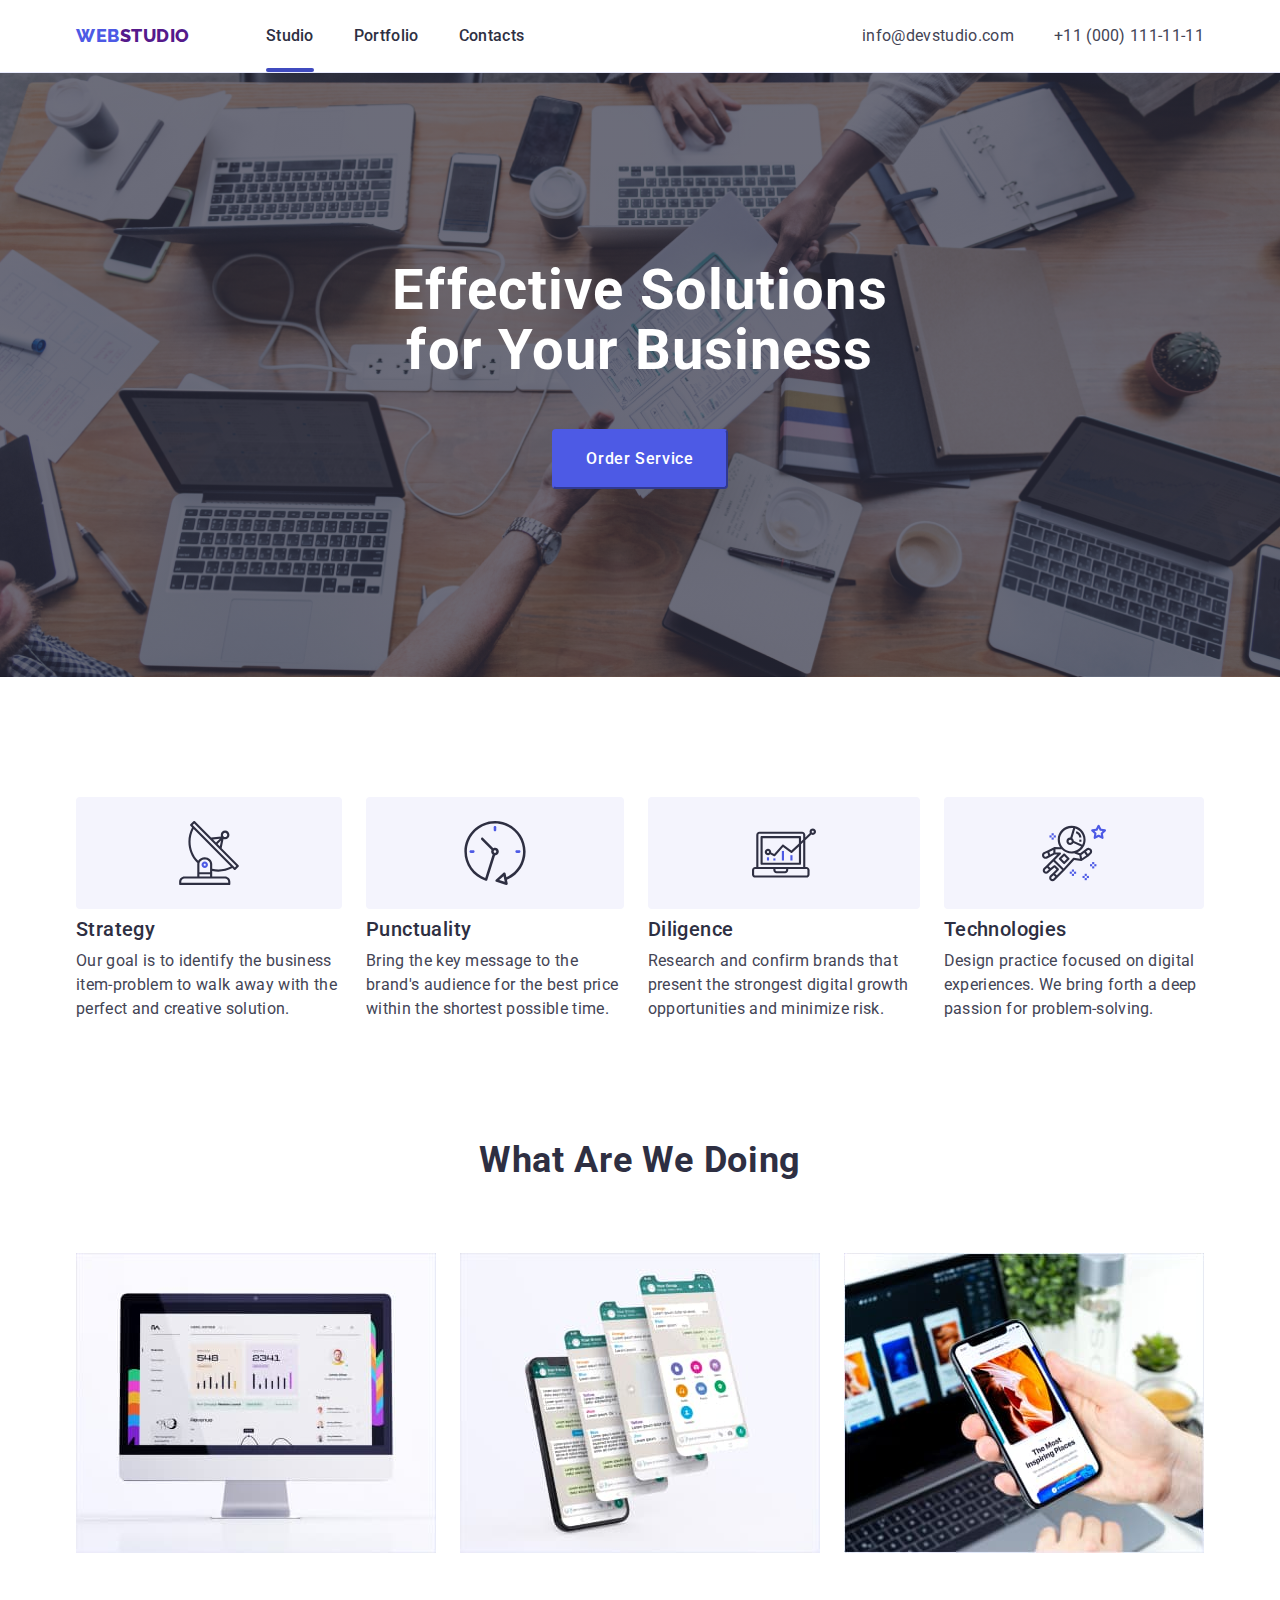
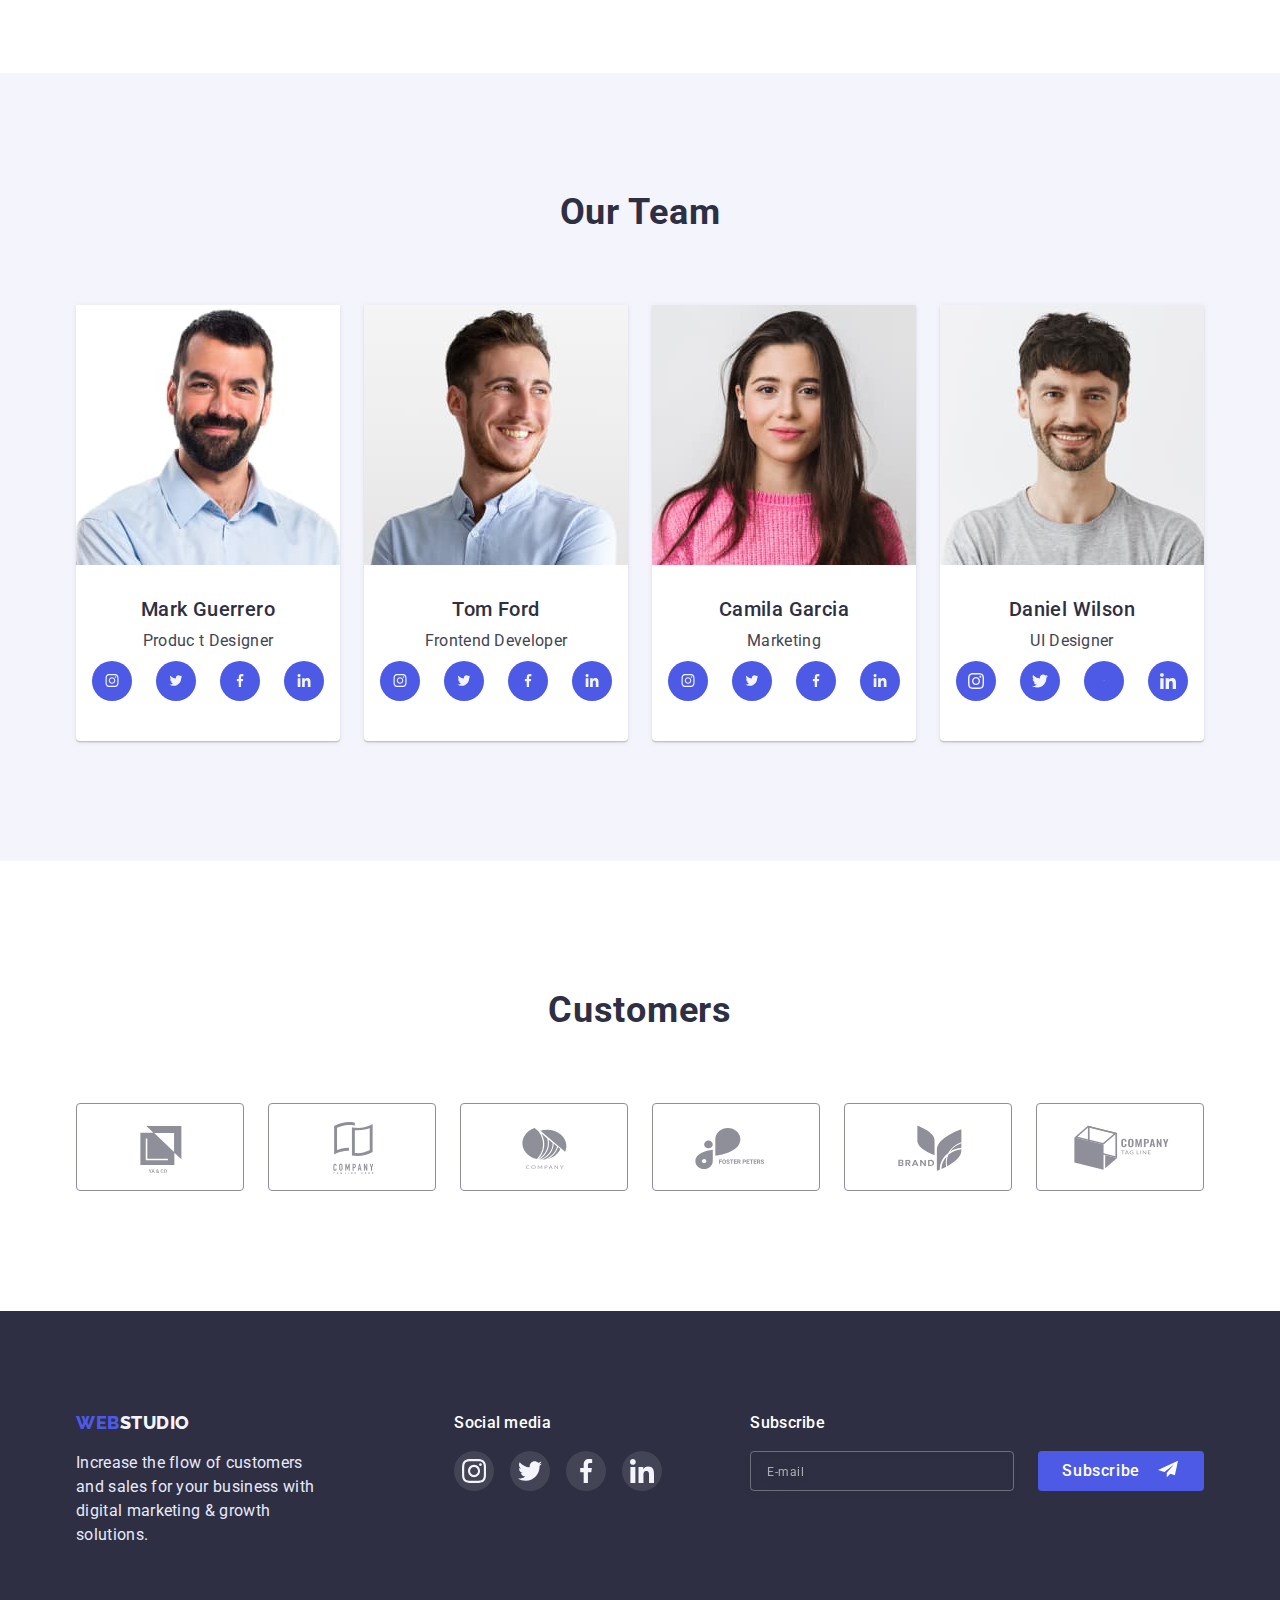
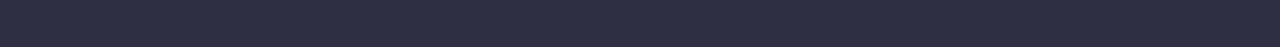
==== index.html @ 7c88ed71 "+" ====
<!DOCTYPE html>
<html lang="en">
<head>
    <meta charset="UTF-8">
    <meta http-equiv="X-UA-Compatible" content="IE=edge">
    <meta name="viewport" content="width=device-width, initial-scale=1.0">
    <title> Main Page</title>
    <link
    rel="stylesheet"
    href="https://cdnjs.cloudflare.com/ajax/libs/animate.css/4.1.1/animate.min.css"
  />
    <link rel="stylesheet" href="https://cdn.jsdelivr.net/npm/modern-normalize@1.1.0/modern-normalize.min.css">
    <link rel="stylesheet" href="./css/style.css">
     <link rel="preconnect" href="https://fonts.googleapis.com">
    <link rel="preconnect" href="https://fonts.gstatic.com" crossorigin>
    <link href="https://fonts.googleapis.com/css2?family=Raleway:wght@800&family=Roboto:wght@400;500;700;900&display=swap" rel="stylesheet">
</head>
<body>
    <header class="header">
        <div class="container">
            <a class="header-link link" href = ""> <span class="span">WEB</span>STUDIO</a>
        <nav class="header-nav">
            <ul class="header-nav-list">
                <li class="header-nav-item"><a class="header-nav-item-link link current " href = "./index.html">Studio</a></li>
                <li class="header-nav-item"><a class="header-nav-item-link link " href = "./portfolio.html">Portfolio</a></li>
                <li class="header-nav-item"><a class="header-nav-item-link link" href = "">Contacts</a></li>
             </ul>
        </nav> 
        <a class="header-adress link " href="" target="_blank" rel = "noopener noreferrer nofollow" class="header-">info@devstudio.com</a>    
        <a class="header-tel link" href="tel:+110001111111" class="header-">+11 (000) 111-11-11</a>
        </div>
    </header>

    <main >
        <section class="hero">
            <div class="container">
                <h1 class="hero-text">Effective Solutions
                    for Your Business</h1>
                    <button class="hero-button button" type="button" data-modal-open>Order Service</button>
            </div>
        </section>
            
        <section class="section">
            <div class="container">
                <ul class="section-list">
                    <li class="section-item">
                        <a href="" class="section-icon-link">
                            <svg class="section-icon" width="64" height="64">
                                <use href="./images/icon.svg#icon-antenna"></use>
                            </svg></a>
                        <h3 class="section-item-text">Strategy</h3>
                        <p class="section-item-parag">Our goal is to identify the business item-problem to walk away with the perfect and creative solution. </p>
                    </li>
                    <li class="section-item">
                        <a href="" class="section-icon-link">
                            <svg class="section-icon" width="64" height="64">
                                <use href="./images/icon.svg#icon-clock"></use>
                            </svg></a>
                        <h3 class="section-item-text">Punctuality</h3>
                        <p class="section-item-parag">Bring the key message to the brand's audience for the best price within the shortest possible time.</p></li>
                    <li class="section-item">
                        <a href="" class="section-icon-link">
                            <svg class="section-icon" width="64" height="64">
                                <use href="./images/icon.svg#icon-diagram"></use>
                            </svg></a>
                        <h3 class="section-item-text">Diligence</h3>
                        <p class="section-item-parag">Research and confirm brands that present the strongest digital growth opportunities and minimize risk.</p></li>
                    <li class="section-item">
                        <a href="" class="section-icon-link">
                            <svg class="section-icon" width="64" height="64">
                                <use href="./images/icon.svg#icon-astronaut"></use>
                            </svg></a>
                        <h3 class="section-item-text">Technologies</h3>
                        <p class="section-item-parag">Design practice focused on digital experiences. We bring forth a deep passion for problem-solving.</p></li>
                  </ul>
            </div>
        </section>

        <section class="sec">
          <div class="container">
            <h2 class="sec-text">What are we doing</h2>
          <ul class="sec-list">
            <li class="sec-item"><img src="./images1/img1.jpg" alt="Comp" width="360" height="300"/>
            </li>
            <li class="sec-item"><img src="./images1/img2.jpg" alt="doing" width="360" height="300"/>
            </li>
            <li class="sec-item"><img src="./images1/img3.jpg" alt="phone" width="360" height="300"/>
            </li>
          </ul>
          </div>
        </section>
        <section class="team">
            <div class="container team-container">
                <h2 class="team-text">Our Team</h2>
            <ul class="team-list">
                <li class="team-item">
                    <img src="./images1/img4.jpg" alt="Mark Guerrero" width="264" height="260" />
                    <div class="team-item-txt">
                        <h3 class="team-item-text">Mark Guerrero</h3>
                    <p class="team-item-paragraph">Produc t Designer</p>
                    <ul class="team-icon-list">
                        <li class="team-icon-item">
                            <a href="" class="team-icon-link">
                                <svg class="team-icon" width="16" height="13">
                                    <use href="./images/icon.svg#icon-instagram"></use>
                                </svg>
                            </a></li>
                        <li class="team-icon-item">
                            <a href="" class="team-icon-link">
                                <svg class="team-icon" width="16" height="13">
                                    <use href="./images/icon.svg#icon-twitter"></use>
                                </svg>
                            </a></li>
                        <li class="team-icon-item">
                            <a href="" class="team-icon-link" >
                                <svg class="team-icon" width="16" height="13">
                                    <use href="./images/icon.svg#icon-facebook"></use>
                                </svg>
                            </a></li>
                        <li class="team-icon-item">
                            <a href="" class="team-icon-link">
                                <svg class="team-icon" width="16" height="13">
                                    <use href="./images/icon.svg#icon-linkedin-1"></use>
                                </svg>
                            </a></li>
                    </ul>
                    </div>
                </li>
                <li class="team-item">
                    <img src="./images1/img5.jpg" alt="Tom Ford" width="264" height="260" />
                    <div class="team-item-txt">
                        <h3 class="team-item-text">Tom Ford</h3>
                    <p class="team-item-paragraph">Frontend  Developer</p>
                    <ul class="team-icon-list">
                        <li class="team-icon-item">
                            <a href="" class="team-icon-link">
                                <svg class="team-icon" width="16" height="13">
                                    <use href="./images/icon.svg#icon-instagram"></use>
                                </svg>
                            </a></li>
                        <li class="team-icon-item">
                            <a href="" class="team-icon-link">
                                <svg class="team-icon" width="16" height="13">
                                    <use href="./images/icon.svg#icon-twitter"></use>
                                </svg>
                            </a></li>
                        <li class="team-icon-item">
                            <a href="" class="team-icon-link" >
                                <svg class="team-icon" width="16" height="13">
                                    <use href="./images/icon.svg#icon-facebook"></use>
                                </svg>
                            </a></li>
                        <li class="team-icon-item">
                            <a href="" class="team-icon-link">
                                <svg class="team-icon" width="16" height="13">
                                    <use href="./images/icon.svg#icon-linkedin-1"></use>
                                </svg>
                            </a></li>
                    </ul>
                    </div>
                </li>
                <li class="team-item">
                    <img src="./images1/img6.jpg" alt="Camila Garcia" width="264" height="260" />
                    <div class="team-item-txt">
                        <h3 class="team-item-text">Camila Garcia</h3>
                    <p class="team-item-paragraph" >Marketing</p>
                    <ul class="team-icon-list">
                        <li class="team-icon-item">
                            <a href="" class="team-icon-link">
                                <svg class="team-icon" width="16" height="13">
                                    <use href="./images/icon.svg#icon-instagram"></use>
                                </svg>
                            </a></li>
                        <li class="team-icon-item">
                            <a href="" class="team-icon-link">
                                <svg class="team-icon" width="16" height="13">
                                    <use href="./images/icon.svg#icon-twitter"></use>
                                </svg>
                            </a></li>
                        <li class="team-icon-item">
                            <a href="" class="team-icon-link" >
                                <svg class="team-icon" width="16" height="13">
                                    <use href="./images/icon.svg#icon-facebook"></use>
                                </svg>
                            </a></li>
                        <li class="team-icon-item">
                            <a href="" class="team-icon-link">
                                <svg class="team-icon" width="16" height="13">
                                    <use href="./images/icon.svg#icon-linkedin-1"></use>
                                </svg>
                            </a></li>
                    </ul>
                    </div>
                </li>
                <li class="team-item">
                    <img src="./images1/img7.jpg" alt="Daniel Wilson" width="264" height="260" />
                    <div class="team-item-txt">
                        <h3 class="team-item-text">Daniel Wilson</h3>
                    <p class="team-item-paragraph">UI Designer</p>
                    <ul class="team-icon-list">
                        <li class="team-icon-item">
                            <a href="" class="team-icon-link">
                                <svg class="team-icon" width="16" height="16">
                                    <use href="./images/icon.svg#icon-instagram"></use>
                                </svg>
                            </a></li>
                        <li class="team-icon-item">
                            <a href="" class="team-icon-link">
                                <svg class="team-icon" width="16" height="16">
                                    <use href="./images/icon.svg#icon-twitter"></use>
                                </svg>
                            </a></li>
                        <li class="team-icon-item">
                            <a href="" class="team-icon-link" >
                                <svg class="team-icon" width="16" height="1">
                                    <use href="./images/icon.svg#icon-facebook"></use>
                                </svg>
                            </a></li>
                        <li class="team-icon-item">
                            <a href="" class="team-icon-link">
                                <svg class="team-icon" width="16" height="16">
                                    <use href="./images/icon.svg#icon-linkedin-1"></use>
                                </svg>
                            </a></li>
                    </ul>
                    </div>
                </li>
            </ul>
            </div>
        </section>
        <section class="cust">
            <div class="container">
                <h2 class="cust-text">customers</h2>
                <ul class="cust-list">
                    <li class="cust-item">
                        <a href="" class="cust-link">
                            <svg class="cust-icon" width="104" height="56">
                                <use href="./images/icon.svg#icon-Logo1"></use>
                            </svg>
                        </a></li>
                    <li class="cust-item">
                        <a href="" class="cust-link">
                            <svg class="cust-icon" width="104" height="56">
                                <use href="./images/icon.svg#icon-Logo2"></use>
                            </svg>
                        </a></li>
                    <li class="cust-item">
                        <a href="" class="cust-link">
                            <svg class="cust-icon" width="104" height="56">
                                <use href="./images/icon.svg#icon-Logo3"></use>
                            </svg>
                        </a></li>
                    <li class="cust-item">
                        <a href="" class="cust-link">
                            <svg class="cust-icon" width="104" height="56">
                                <use href="./images/icon.svg#icon-Logo4"></use>
                            </svg>
                        </a></li>
                    <li class="cust-item">
                        <a href="" class="cust-link">
                            <svg class="cust-icon" width="104" height="56">
                                <use href="./images/icon.svg#icon-Logo5"></use>
                            </svg>
                        </a></li>
                    <li class="cust-item">
                        <a href="" class="cust-link">
                            <svg class="cust-icon" width="104" height="56">
                                <use href="./images/icon.svg#icon-Logo6"></use>
                            </svg>
                        </a></li>
                </ul>

            </div>
        </section>
    </main>
    <footer class="footer">
        <div class="container"> 
           <div class="footer-right">
            <a class="footer-link link" href = ""> <span class="span">WEB</span>STUDIO</a>
            <p class="footer-text">Increase the flow of customers and sales for your business with digital marketing & growth solutions.</p>
           </div>
            <div class="footer-i">
                <h3 class="footer-txt">Social media</h3>
                <ul class="footer-list">
                    <li class="footer-item">
                        <a href="" class="footer-icon-link">
                            <svg class="footer-icon" width="24" height="24">
                                <use href="./images/icon.svg#icon-instagram"></use>
                            </svg>
                        </a></li>
                    <li class="footer-item">
                        <a href="" class="footer-icon-link">
                            <svg class="footer-icon" width="24" height="24">
                                <use href="./images/icon.svg#icon-twitter"></use>
                            </svg>
                        </a></li>
                    <li class="footer-item">
                        <a href="" class="footer-icon-link" >
                            <svg class="footer-icon" width="24" height="24">
                                <use href="./images/icon.svg#icon-facebook"></use>
                            </svg>
                        </a></li>
                    <li class="footer-item">
                        <a href="" class="footer-icon-link">
                            <svg class="footer-icon" width="24" height="24">
                                <use href="./images/icon.svg#icon-linkedin-1"></use>
                            </svg>
                        </a></li>
                </ul>
            </div>
            <div class="footer-sub">
                <p class="footer-txt">Subscribe</p>
                <form class="footer-form">
                <input type="email" name="user_email" class="footer-input" 
                        placeholder="E-mail" required/>
                <button type="button" class="footer-input-button">
                    Subscribe
                <a href="" class="footer-input-icon">
                    <svg class='f-i-icon' width="24" height="20">
                        <use href="./images/icon.svg#icon-Frame"></use>
                    </svg>
                </a></button>
            </form>
            </div>
       </div>
        
    </footer>
    <div class="backdrop is-hidden" data-modal>
        <div class="modal">
            <button type="button" class="modal-close" data-modal-close>
                <svg class="modal-icon" width="8" height="8">
                    <use href="./images/icon.svg#icon-close-black"></use>
                </svg>
            </button>
            <form class="modal-form">
                <p class="modal-txt">Leave your contacts and we will call you back</p>

                <label class="modal-label">
                    <span class="modal-span">Name</span>
                    
                    <span class="modal-input-icon">
                        <input type="text"
                        name="user_name"
                        class="modal-input"
                        required
                        pattern="[a-zA-Zа-яА-Я]+"
                        minlength="2"/>
                        <span class="input-icon">
                            <svg class="input-icon-i" width="12" height="12">
                                <use href="./images/icon.svg#icon-person"></use>
                            </svg>
                    </span>
                    </span>
                </label>

                <label class="modal-label">
                    <span class="modal-span">Phone</span>
                    
                    <span class="modal-input-icon">
                        <input type="tel" name="user_tel"class="modal-input" required
                        pattern="[0-9]{3}-[0-9]{3}-[0-9]{2}-[0-9]{2}"
                        title="xxx-xxx-xx-xx"/>
                        <span class="input-icon">
                            <svg class="input-icon-i" width="12" height="12">
                                <use href="./images/icon.svg#icon-phone"></use>
                            </svg>
                        </span>
                    </span>

                </label>
                <label class="modal-label">
                    <span class="modal-span">Email</span>
                    
                    <span class="modal-input-icon">
                        <input type="email" name="user_email" class="modal-input" required/>
                        <span class="input-icon">
                            <svg class="input-icon-i" width="12" height="12" >
                                <use href="./images/icon.svg#icon-email"></use>
                            </svg>
                        </span>
                    </span>
                </label>

                <label class="modal-label">
                    <span class="modal-span">Comment</span>
                    <textarea name="user_comment"
                    class="modal-textarea"
                     placeholder="Text input" ></textarea>
                </label>
                <input id="user-policy" type="checkbox" name="user-policy" class="modal-check visually-hidden" />
                <label for="user-policy" class="modal-policy">
                    I accept the terms and conditions of the&nbsp; <a href="" class="link-policy">Privacy Policy</a>
                </label>
                <button type="submit" class="modal-submit">Send</button>
            </form>
        </div>
    </div>
    <script src="./js/modal.js"></script>
</body>
</html>
---- css/style.css ----
p, h1, h2, h3, h4{margin: 0;}
ul, ol{margin: 0;
padding-left: 0;}
img{display: block;}






:root{
    --main-font:'Roboto',sans-serif;
    --main-color: #2e2f42;
    --header-ad:#434455;
    --span-color:#4D5AE5;
    --white-color:#FFFFFF;
    --bg-color:#F4F4FD;
    --footer-color:#E7E9FC;
    --color-focus:red;
    --icon-cust:#8E8F99;
    --footer-icon: #31D0AA;
    --cur-color:#404BBF;
--focus-transition:250ms cubic-bezier(0.4, 0, 0.2, 1);
    --bg-hero-gradient:linear-gradient(
    rgba(46, 47, 66, 0.7),
    rgba(46, 47, 66, 0.7));
    }
    
    

    
/* CONTAINER */
.container{width: 1158px;
    padding-left: 15px;
    padding-right: 15px;
    outline: 1px solid none;
    margin: 0 auto;

}



    /* INDEX  HEADER */
    .header {padding-top: 24px;
        padding-bottom: 24px;
        border-bottom: 1px solid #E7E9FC;
    }
    .header-link {font-family: 'Raleway';
        font-weight: 800;
        font-size: 18px;
        line-height: 1.33;
        display: flex;
        align-items: center;
        letter-spacing: 0.03em;
        text-transform: uppercase;
    margin-right: 76px;}


    .link {text-decoration: none;
        list-style: none;}
    
    .span{color:var(--span-color);}

    .header-nav {
        margin-right: auto;
    }
    .header-nav-list {list-style: none; 
    display: flex;
    align-items: center;
    gap: 40px;
}

.header > .container{
    display: flex;
    align-items: center;
}

    .header-nav-item {
    }

    .header-nav-item-link:focus, .header-nav-item-link:hover {
        color:var(--span-color); }
    
     .header-nav-item-link{font-weight: 500;
        font-size: 16px;
        line-height: 1.5;
        letter-spacing: 0.02em;  
        color:var(--main-color);
        position: relative;
        transition: color var(--focus-transition);
    }

    .header-nav-item-link.current::after{
        content: '';
        position: absolute;
        width: 100%;
        height: 4px;
        left: 0;
        background: var(--cur-color);
        border-radius: 2px;
        top: 42px;
    
    }

    .header-adress {font-size: 16px;
        line-height: 1.5;
        letter-spacing: 0.02em;
        color: var(--header-ad);
        margin-right: 40px;
        transition: color var(--focus-transition);}

    .header-adress:hover, .header-adress:focus{  
            color:var(--span-color);}

    .header-tel:hover, .header-tel:focus {
            color:var(--span-color);}
    
    .header-tel {font-size: 16px;
        line-height: 1.5;
        letter-spacing: 0.02em;
        color: var(--header-ad);
        transition: color var(--focus-transition);}

    body{font-family:var(--main-font) ;
        color: var(--main-color);}

/* SEACTIONS */

    .hero {
    padding-top: 188px;
    padding-bottom: 188px;
    background-image:var(--bg-hero-gradient),
     url(../images/herobg.jpg);
     background-repeat: no-repeat;
     background-position:center;
     background-size: cover;
}
    .hero-text {font-weight: 700;
        font-size: 56px;
        line-height: 1.07;
        text-align: center;
        letter-spacing: 0.02em;
        color: var(--white-color);
    max-width : 500px;
    margin: 0 auto 48px;

}
    
    .hero-button {font-family: inherit;
        font-weight: 500;
        font-size: 16px;
        line-height: 1.5;
        align-items: center;
        letter-spacing: 0.04em;
        cursor: pointer;
        color: var(--white-color);
        background: var(--span-color);
        border-color: var(--span-color);
        padding: 16px 32px;
        min-width: 169px ;

     display: block;
     margin: 0 auto;
     border-radius: 4px;
     transition: box-shadow var(--focus-transition);;
    }

.hero-button:focus, .hero-button:hover{box-shadow: 0px 4px 4px rgba(0, 0, 0, 0.15); }

    .section {
        padding-top: 120px;
        padding-bottom: 120px;
    }

    .section-list {list-style: none; 
    display: flex;
    gap: 24px;}

    .section-item {width: calc((100%-60px)/4); }
    /* ICON */
    .section-icon-link{width: 100%;
        height: 112px;
        background-color: var(--bg-color);
        border-radius: 4px;
        display: flex;
        align-items: center;
        justify-content: center;
    margin-bottom: 8px;}
    
    .section-item-text {font-weight: 500;
        font-size: 20px;
        line-height: 1.2;
        letter-spacing: 0.02em;
        color: var(--main-color);
    margin-bottom: 8px;}

    .section-item-parag
     {  font-size: 16px;
        line-height: 1.5;
        letter-spacing: 0.02em;
        color: var(--header-ad);}

    .sec {
        padding-bottom: 120px; }

    .sec-text {font-weight: 700;
        font-size: 36px;
        line-height: 1.11;
        text-align: center;
        letter-spacing: 0.02em;
        text-transform: capitalize;
        color: var(--main-color);
    
    margin-bottom: 72px;}

    .sec-list {list-style: none;
        display: flex;
        gap: 24px;
    }

    .sec-item { width: calc((100%-60px)/3);}

    .team {padding-top: 120px;
        padding-bottom: 120px;
    background-color: var(--bg-color);}

    .team-text {font-weight: 700;
        font-size: 36px;
        line-height: 1.11;
        text-align: center;
        letter-spacing: 0.02em;
        text-transform: capitalize;
        color: var(--main-color);
        margin-bottom: 72px;}

    .team-list {list-style: none;
    display: flex;
    gap: 24px;}

    .team-item {width: 264px;
        background: #FFFFFF;
        box-shadow: 0px 1px 6px rgba(46, 47, 66, 0.08), 0px 1px 1px rgba(46, 47, 66, 0.16), 0px 2px 1px rgba(46, 47, 66, 0.08);
        border-radius: 0px 0px 4px 4px;}


    .team-item-txt{padding-top: 32px;
        padding-bottom: 32px;
    margin-bottom: 8px; }

    .team-item-text {font-weight: 500;
        font-size: 20px;
        line-height: 1.2;
        letter-spacing: 0.02em;
        color: var(--main-color);
    margin-bottom: 8px;
    text-align: center;
    }

    .team-item-paragraph {
        font-size: 16px;
        line-height: 1.5;
        letter-spacing: 0.02em;
        color: var(--header-ad);
        text-align: center;
    margin-bottom: 8px;}


    /* ICON */
    .team-icon-list {list-style: none;
        display: flex;
        justify-content: center;
        gap:24px;
    }
    .team-icon-item {width: 40px;
        height: 40px;
        
    }
    .team-icon-link {width: 100%;
        height: 100%;
        background-color: var(--span-color);
        display: flex;
        align-items: center;
        justify-content: center;
        border-radius: 50%;
        transition: background-color var(--focus-transition);
    }
    .team-icon{
    }

   .team-icon-link:focus, .team-icon-link:hover{background-color:var(--cur-color);}

/* CUSTOMERS */
.cust {padding-top: 130px; ;
    padding-bottom:120px ;
}
.cust-text {font-weight: 700;
    font-size: 36px;
    line-height:1.11;
    text-align: center;
    letter-spacing: 0.02em;
    text-transform: capitalize;
    color: var(--main-color);
    margin-bottom: 72px;
}
.cust-list {list-style: none;
    display: flex;
    justify-content: center;
    gap:24px;
}
.cust-item {width: 168px;
    height: 88px;
}
.cust-link {width: 100%;
    height: 100%;
    background-color: var(--white-color);
    display: flex;
    align-items: center;
    justify-content: center;
    border: 1px solid #8E8F99;
    border-radius: 4px;
    transition: fill 250ms cubic-bezier(0.4, 0, 0.2, 1), border-color 250ms cubic-bezier(0.4, 0, 0.2, 1) ;
}

.cust-icon{fill:var(--icon-cust);
    transition: fill var(--focus-transition);
  }
.cust-link:hover{ border-color: var(--span-color);
fill:var(--span-color);}
.cust-link:focus{ border-color:var(--span-color);
    fill:var(--span-color);}
.cust-link:hover .cust-icon{fill:var(--span-color);}
.cust-link:focus .cust-icon{fill: var(--span-color);}

                
               /* FOOTER */
    .footer {background: var(--main-color);
             padding-top: 100px;
             padding-bottom: 100px;
            display: flex;}
    .footer>.container{display: flex;}

    .footer-link{font-family: 'Raleway';
        font-weight: 800;
        font-size: 18px;
        line-height: 1.33;
        display: flex;
        align-items: center;
        letter-spacing: 0.03em;
        text-transform: uppercase;
        color:var(--bg-color);
        margin-bottom: 16px;}
         
    .span{color:var(--span-color) ;}

    .footer-text {font-size: 16px;
        line-height: 1.5;
        letter-spacing: 0.02em;
        color:var(--footer-color);
        max-width: 264px; }


/* FOOTER ICON */
.footer-i{margin-left: 120px;}
.footer-txt {
    font-weight: 500;
    font-size: 16px;
    line-height: 1.5;
    letter-spacing: 0.02em;
    color: var(--white-color);
    margin-bottom: 16px;
    
}

.footer-list {list-style: none;
    display: flex;
    justify-content: center;
    gap:16px;
}
.footer-item {width: 40px;
    height: 40px;
}
.footer-icon-link {width: 100%;
    height: 100%;
    background:linear-gradient(rgba(255, 255, 255, 0.1));
    border-radius: 50%;
    display: flex;
    align-items: center;
    justify-content: center;
    background: rgba(255, 255, 255, 0.1);
    transition: background var(--focus-transition);
}

.footer-icon-link:hover{ background: var(--footer-icon);}
.footer-icon-link:focus{ background: var(--footer-icon);}

.footer-icon {fill: var(--white-color);}
.footer-right{}

.footer-sub{margin-left: 88px;

}

.footer-form{
    display: flex;
    gap: 24px;
}
.footer-input{width: 264px;
    height: 40px;
    left: 0px;
    background-color: transparent;
    border: 1px solid rgba(255, 255, 255, 0.3);
    filter: drop-shadow(0px 4px 4px rgba(0, 0, 0, 0.15));
    border-radius: 4px;
    padding-left: 16px;
    align-items: center;
    color: var(--white-color);
    transition: border-color var(--focus-transition);}

.footer-input::placeholder
{font-size: 12px;
    line-height: 2;
    display: flex;
    align-items: center;
    letter-spacing: 0.04em;
    
    color: rgba(255, 255, 255, 0.6);}
.footer-input-button{display: flex;
    justify-content: center;
    align-items: center;
    flex-direction: row;
padding: 8px 24px;
gap: 16px;

background: #4D5AE5;
border-radius: 4px;
border: #4D5AE5;
font-weight: 500;
font-size: 16px;
line-height: 1.5;
display: flex;
align-items: center;
text-align: center;
letter-spacing: 0.04em;
font-family: inherit;
color: #FFFFFF;
cursor: pointer;
transition: box-shadow var(--focus-transition);
}
.footer-input-icon:focus{
    box-shadow: 0px 4px 4px rgba(0, 0, 0, 0.15); 
}
.footer-input-icon{
    width: 24px;
    height: 24px;
}

/* ==================BACKGROUP */

.backdrop {position: fixed;
    width: 100%;
    height: 100%;
    top: 0;
    left: 0;
    background: rgba(46, 47, 66, 0.4);
    transition: opacity 250ms cubic-bezier(0.4, 0, 0.2, 1),
    visibility 250ms cubic-bezier(0.4, 0, 0.2, 1);
}
.is-hidden{
    opacity: 0;
    visibility: hidden;
    pointer-events: none;
}

.modal {position: absolute;
    width: 408px;
    min-height: 576px;
    top: 50%;
    left: 50%;    
    transform: translate(-50%,-50%);
    background: #FCFCFC;
    box-shadow: 0px 1px 1px rgba(0, 0, 0, 0.14), 0px 1px 3px rgba(0, 0, 0, 0.12), 0px 2px 1px rgba(0, 0, 0, 0.2);
    border-radius: 4px;
    transform: translate(-50%, -50%) scale(1);
    transition: transform 250ms cubic-bezier(0.4, 0, 0.2, 1);

    padding: 72px 24px 24px 24px;
}

.backdrop.is-hidden .modal{
    transform: translate(-50%, -50%) scale(0);
}
.modal-close {
    width: 24px;
    height: 24px;
    border-radius: 50%;
    display: flex;
    align-items: center;
    justify-content: center;
    cursor: pointer;
    position: absolute;
    right: 24px;
    top: 24px;
    border: 1px solid rgba(0, 0, 0, 0.1);
    padding: 0;
    transition: border var(--focus-transition) ;

}

.modal-close:hover .modal-icon,
.modal-close:focus .modal-icon{
    fill:var(--white-color);
}
.modal-close:focus,
.modal-close:hover{background-color:var(--span-color);}

.modal-icon {
    transition:fill var(--focus-transition);
}

/* =====================MODAL FORM========================== */

.modal-form {display: flex;
    flex-direction: column;
}
.modal-txt{
    /* position: absolute;
width: 360px;
height: 24px;
font-family: 'Roboto';
font-style: normal;
font-weight: 500;
font-size: 16px;
line-height: 1.5;
text-align: center;
letter-spacing: 0.02em;
color: #2E2F42; */

}
.modal-label {margin-bottom: 8px;
}
.modal-span {
    display: block;
    font-size: 12px;
    line-height: 1.33;
    letter-spacing: 0.04em;
    color: #8E8F99;
   margin-bottom: 4px;
    
}
.modal-input {width: 100%;
height: 40px;
left: 0px;
border: 1px solid rgba(33, 33, 33, 0.2);
border-radius: 4px;
padding-left: 38px;
color: #000;
transition: border-color var(--focus-transition);
}

.modal-input:focus{
    outline: none;
    border-color:  #4D5AE5;
}
.modal-input-icon{
    position: relative;
    display: block;
}

.input-icon{
    position: absolute;
    display: block ;
    width: 18px;
    height: 18px;
    top: 50%;
    left: 19px;
    transform: translateY(-50%);


    /* background:linear-gradient(rgba(255, 255, 255, 0.1));
    background: rgba(255, 255, 255, 0.1);
    transition: background 250ms cubic-bezier(0.4, 0, 0.2, 1); */
}

.input-icon-i{
    width: 100%;
    height: 100%;
    fill:#2E2F42;
}
.modal-txt{display: block;
    align-items: center;
    font-weight: 500;
font-size: 16px;
line-height: 1.5;
text-align: center;
letter-spacing: 0.02em;
color: #2E2F42;
margin-bottom: 14px;
}

.modal-input:focus  +.input-icon .input-icon-i{
    fill:var(--span-color);
}

.modal-textarea {width: 100%;
    height: 120px;
    left: 0px;
    top: 216px;
    padding: 8px 16px;
    border: 1px solid rgba(33, 33, 33, 0.2);
    border-radius: 4px;
    resize: none;
    transition: border-color var(--focus-transition);
}
.modal-textarea:focus{
    outline: none;
    border-color: #4D5AE5;
}
.modal-textarea::placeholder{
    font-size: 12px;
line-height: 1.33;
letter-spacing: 0.04em;

color: rgba(117, 117, 117, 0.5);
}
.modal-check:checked + .modal-policy::before{
    background: #404BBF;
background-image: url(../images/Vecto.svg);
border: 1.25px solid #404BBF;
border-radius: 2px;
background-size: 10px 8px;
background-repeat:no-repeat;
background-position: 50% 50%;
}

.modal-check:focus + .modal-policy::before{
outline: none;

}
.modal-policy::before {content: '';
    display: block;
    cursor: pointer;
    
    width: 16px;
    height: 16px;
    border: 1.25px solid #2E2F42;
    border-radius: 2px;
    margin-right: 8px;
    transition: background 250ms cubic-bezier(0.4, 0, 0.2, 1); 
}

.modal-policy{
    display: flex;
    align-items: center;
font-size: 12px;
line-height: 1.33;
letter-spacing: 0.04em;

color: #757575;
margin-bottom: 24px;
}
.visually-hidden{
    position: absolute;
    width: 1px;
    height: 1px;
    margin: -1px;
    padding: 0;
    overflow: hidden;
    border: 0;
    clip: rect(0 0 0 0);

}
.link-policy{color:#4D5AE5;}
.modal-submit {height: 56px;
    min-width: 169px ;
    font-family: inherit;
    font-weight: 500;
    font-size: 16px;
    line-height: 1.5;
    letter-spacing: 0.04em;
    cursor: pointer;
    color: var(--white-color);
    background: var(--span-color);
    border-color: var(--span-color);

 display: block;
 margin: 0 auto;
 border-radius: 4px;
 transition: box-shadow var(--focus-transition);
}
.modal-submit:focus, .modal-submit:hover{
    outline: none;
box-shadow: 0px 4px 4px rgba(0, 0, 0, 0.15); }













      /*=============== PORTFOLIO ==========================*/
      body{
        font-family:var(--main-font) ;
        color: var(--main-color);
        font-style: normal;}


                   /* HEADER */
    .header {padding-top: 24px;
        padding-bottom: 24px;
        border-bottom: 1px solid #E7E9FC;}

    .header-link {
        font-family: 'Raleway';
    font-weight: 800;
    font-size: 18px;
    line-height: 1.33;
    display: flex;
    align-items: center;
    letter-spacing: 0.03em;
    text-transform: uppercase;}

    .span{color:var(--span-color); }

    .link{text-decoration: none;
        list-style: none;}
    
    .header-nav {}

    .header-nav-list {list-style: none;}

    .header-nav-item {}
    
    .header-nav-item-link {
        font-weight: 500;
    font-size: 16px;
    line-height: 1.5;
    letter-spacing: 0.02em;
    color: var(--main-color);
    transition: color var(--focus-transition);}

    .header-nav-item-link:focus, .header-nav-item-link:hover {
        color:var(--span-color);}

        .header-nav-item-link.current::after{
            content: '';
            position: absolute;
            width: 100%;
            height: 4px;
            left: 0px;
            top: 48px;
            background: var(--cur-color);
            border-radius: 2px;
            top: 42px;
        
        }

    .header-adress{  
    font-size: 16px;
    line-height: 1.5;
    letter-spacing: 0.02em;
    color: var(--header-ad);
    transition: color 250ms cubic-bezier(0.4, 0, 0.2, 1);}

    .header-adress:hover, .header-adress:focus{  
        color:var(--span-color);}

    .header-tel:hover, .header-tel:focus {
        color:var(--span-color);}

    .header-tel{
        font-size: 16px;
    line-height: 1.5;
    letter-spacing: 0.02em;
    color: var(--header-ad);
    transition: color var(--focus-transition);}
    
    /*  Section */  /* PORTFOLIO */
    .sections {padding-bottom: 120px;
    padding-top: 96px;
 }
    .sections-list {
        display: flex;
        gap: 24px;
        justify-content:center;
        align-items: center;
        margin-bottom: 72px;
    }

    .sections-item {list-style: none;}

    .sections-button {
        font-family: inherit;
        font-weight: 500;
        font-size: 16px;
        line-height: 1.5;
        display: flex;
        align-items: center;
        text-align: center;
        letter-spacing: 0.04em;
        color: var(--span-color);
        cursor: pointer;
        background: var(--bg-color);
        padding: 12px 24px;
        border: 1px solid #E7E9FC;
        border-radius: 4px;
        transition: color 250ms cubic-bezier(0.4, 0, 0.2, 1), background-color 250ms cubic-bezier(0.4, 0, 0.2, 1),
        box-shadow 250ms cubic-bezier(0.4, 0, 0.2, 1);}

.sections-button:hover{
    box-shadow: 0px 3px 1px rgba(0, 0, 0, 0.1), 0px 2px 1px rgba(0, 0, 0, 0.08), 0px 2px 2px rgba(0, 0, 0, 0.12);
    background-color: var(--span-color);
    color: #FFFFFF;
}

.sections-button:focus{
    box-shadow: 0px 3px 1px rgba(0, 0, 0, 0.1), 0px 2px 1px rgba(0, 0, 0, 0.08), 0px 2px 2px rgba(0, 0, 0, 0.12);
    background-color: var(--span-color);
    color: #FFFFFF;
}
    
    .sections-list-img {list-style: none;
    display: flex;
    flex-wrap: wrap;
    column-gap: 24px;
    row-gap: 48px;
    transition: box-shadow 250ms cubic-bezier(0.4, 0, 0.2, 1);}
    
    .sections-item-img {
        width: 360px;
        border: 1px solid #E7E9FC;
    }

    .sections-item-img:hover, .sections-item-img:focus{
        box-shadow: 0px 1px 6px rgba(46, 47, 66, 0.08), 
        0px 1px 1px rgba(46, 47, 66, 0.16), 
        0px 2px 1px rgba(46, 47, 66, 0.08);}

    /* OWERLAY */
    .sections-item-img:hover .sections-ower-text{
        transform: translateY(0);}
    
    .sections-item-img:focus .sections-ower-text{
        transform: translateY(0);}

    .sections-owerlay{
        position: relative;
        overflow:hidden;
    }


    .sections-ower-text{
        position: absolute;
height: 100%;
width: 100%;
top:0;
padding: 40px 32px 162px 32px;
font-size: 16px;
line-height: 1.5;
letter-spacing: 0.02em;
color: var(--bg-color);
background: #4D5AE5;
transform: translateY(100%);
transition:transform 250ms cubic-bezier(0.4, 0, 0.2, 1);
overflow: auto;
    }



    .sections-txt{
        padding: 32px 16px;
    }
    
    .sections-item-text {
        font-weight: 500;
        font-size: 20px;
        line-height: 1.2;
        letter-spacing: 0.02em;
        color: var(--main-color);
        margin-bottom: 8px;}
    
    .sections-item-paragraph {
        font-size: 16px;
    line-height: 1.5;
    letter-spacing: 0.02em;
    color: var(--header-ad);}


    /* FOOTER */
    .footer {background: var(--main-color);
        padding-top: 100px;
        padding-bottom: 100px;
       display: flex;}
.footer>.container{display: flex;}

.footer-link{font-family: 'Raleway';
   font-weight: 800;
   font-size: 18px;
   line-height: 1.33;
   display: flex;
   align-items: center;
   letter-spacing: 0.03em;
   text-transform: uppercase;
   color:var(--bg-color);
   margin-bottom: 16px;}
    
.span{color:var(--span-color) ;}

.footer-text {font-size: 16px;
   line-height: 1.5;
   letter-spacing: 0.02em;
   color:var(--footer-color);
   max-width: 264px; }


/* FOOTER ICON */
.footer-i{margin-left: 120px;}
.footer-txt {
font-weight: 500;
font-size: 16px;
line-height: 1.5;
letter-spacing: 0.02em;
color: var(--white-color);
margin-bottom: 16px;

}

.footer-list {list-style: none;
display: flex;
justify-content: center;
gap:16px;
}
.footer-item {width: 40px;
height: 40px;
}
.footer-icon-link {width: 100%;
height: 100%;
background:linear-gradient(rgba(255, 255, 255, 0.1));
border-radius: 50%;
display: flex;
align-items: center;
justify-content: center;
background: rgba(255, 255, 255, 0.1);
transition: background var(--focus-transition);}

.footer-icon-link:hover{ background: var(--footer-icon);}
.footer-icon-link:focus{ background: var(--footer-icon);}

.footer-icon {fill: var(--white-color);}

.footer-sub{margin-left: 88px;

}

.footer-form{
    display: flex;
    gap: 24px;
}
.footer-input{width: 264px;
    height: 40px;
    left: 0px;
    background-color: transparent;
    border: 1px solid rgba(255, 255, 255, 0.3);
    filter: drop-shadow(0px 4px 4px rgba(0, 0, 0, 0.15));
    border-radius: 4px;
    padding-left: 16px;
    align-items: center;
    color: var(--white-color);
    transition: border-color var(--focus-transition);}

.footer-input::placeholder
{font-size: 12px;
    line-height: 2;
    display: flex;
    align-items: center;
    letter-spacing: 0.04em;
    
    color: rgba(255, 255, 255, 0.6);}
.footer-input-button{display: flex;
    justify-content: center;
    align-items: center;
    flex-direction: row;
padding: 8px 24px;
gap: 16px;

background: #4D5AE5;
border-radius: 4px;
border: #4D5AE5;
font-weight: 500;
font-size: 16px;
line-height: 1.5;
display: flex;
align-items: center;
text-align: center;
letter-spacing: 0.04em;
font-family: inherit;
color: #FFFFFF;
cursor: pointer;
transition: box-shadow var(--focus-transition);
}
.footer-input-icon:focus{
    box-shadow: 0px 4px 4px rgba(0, 0, 0, 0.15); 
}
.footer-input-icon{
    width: 24px;
    height: 24px;
}
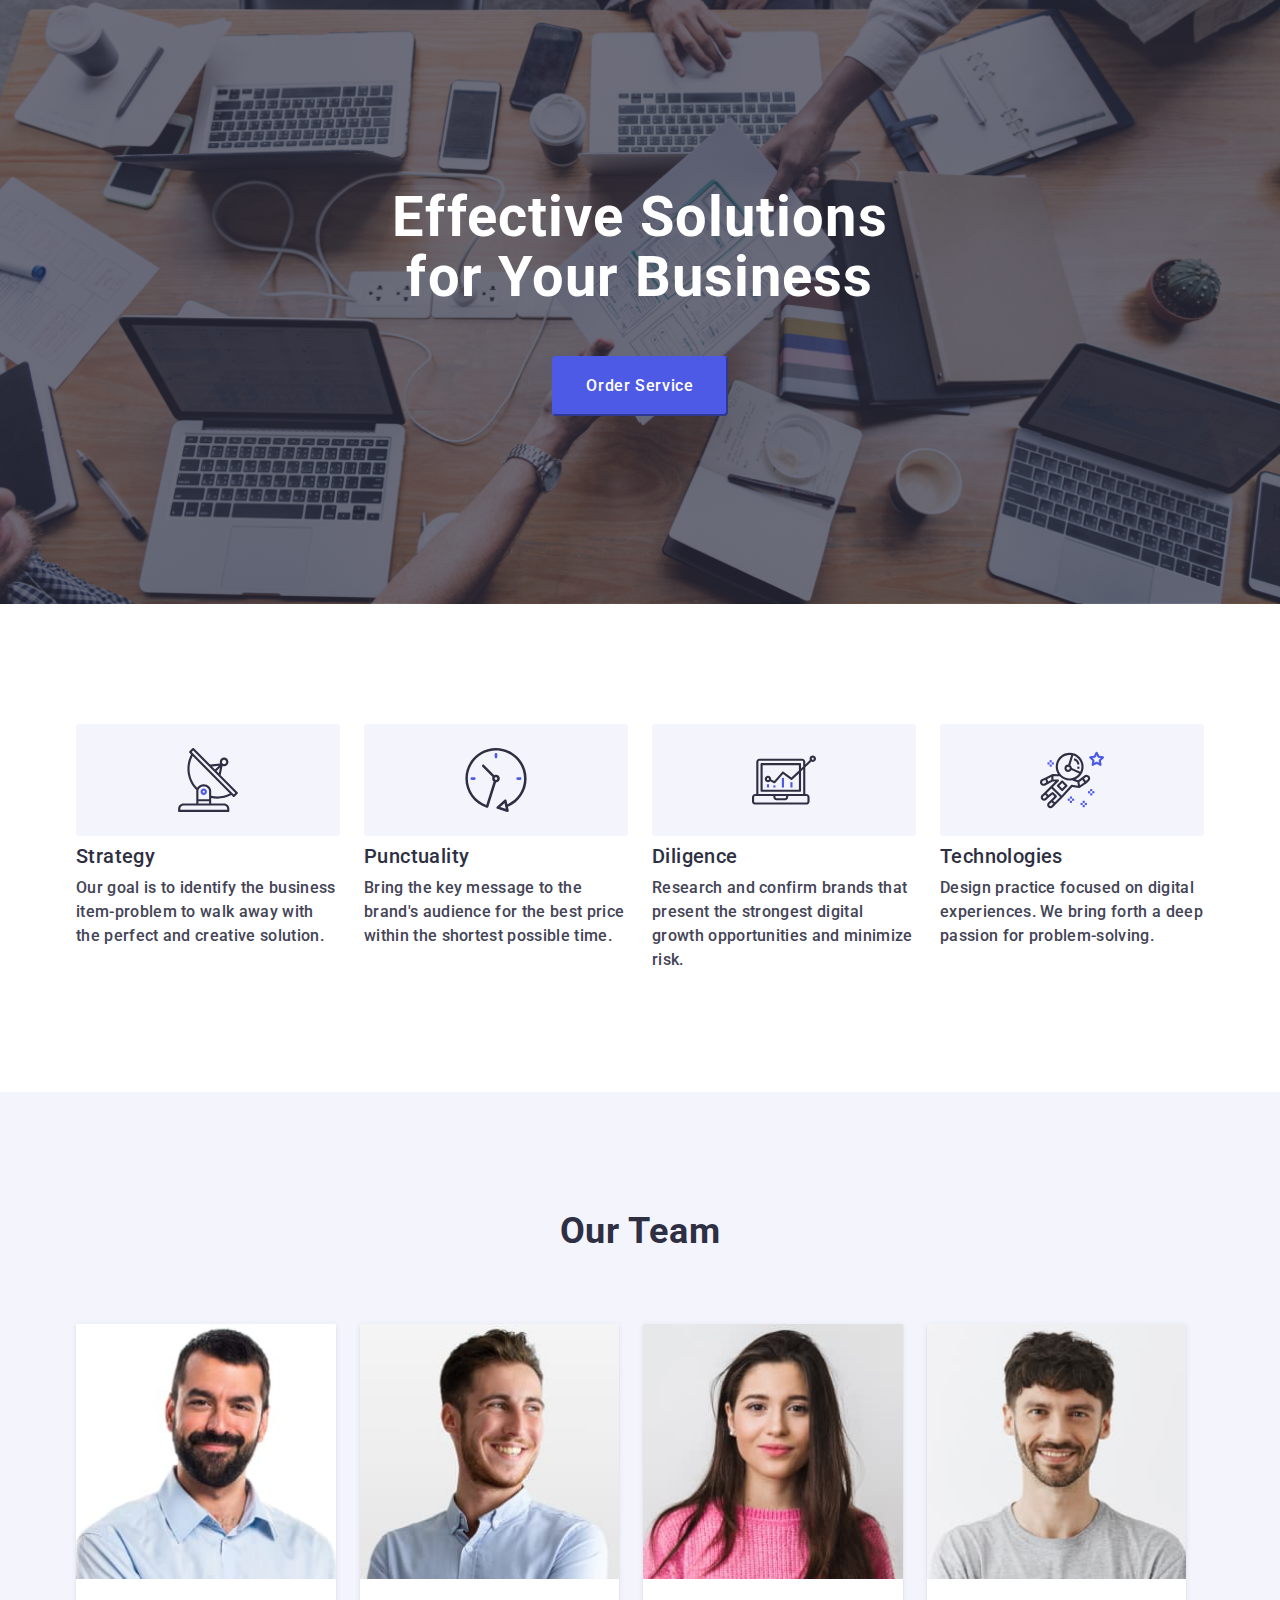
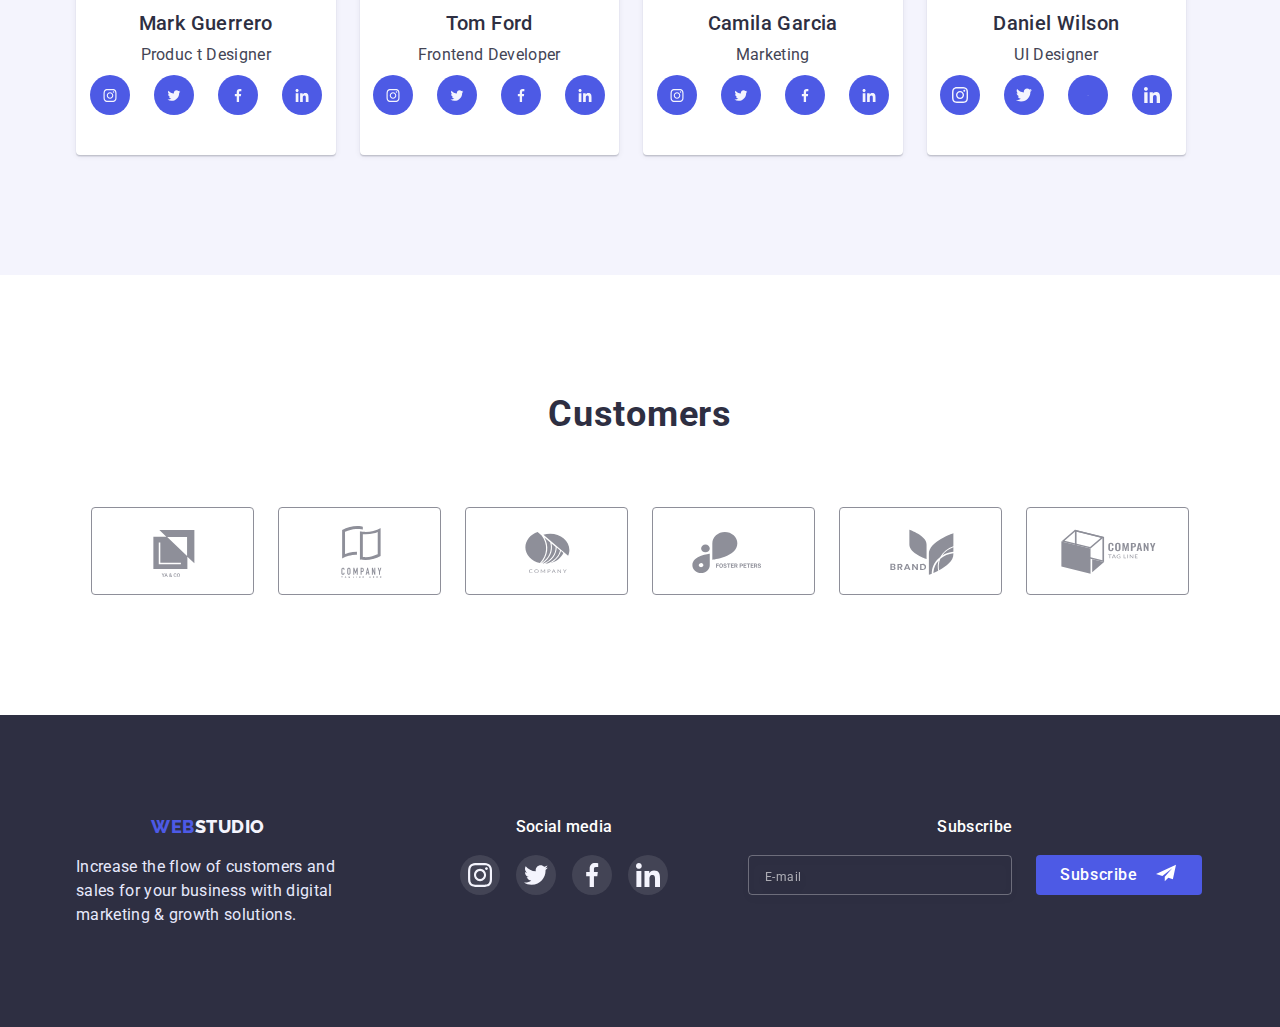
==== commit 5b7b9771: "+" ====
--- a/index.html
+++ b/index.html
@@ -11,12 +11,15 @@
   />
     <link rel="stylesheet" href="https://cdn.jsdelivr.net/npm/modern-normalize@1.1.0/modern-normalize.min.css">
     <link rel="stylesheet" href="./css/style.css">
-     <link rel="preconnect" href="https://fonts.googleapis.com">
+    <link rel="stylesheet" href="./css/mobile.css">
+    <link rel="stylesheet" href="./css/tablet.css">
+    <link rel="stylesheet" href="./css/desktop.css">
+    <link rel="preconnect" href="https://fonts.googleapis.com">
     <link rel="preconnect" href="https://fonts.gstatic.com" crossorigin>
     <link href="https://fonts.googleapis.com/css2?family=Raleway:wght@800&family=Roboto:wght@400;500;700;900&display=swap" rel="stylesheet">
 </head>
 <body>
-    <header class="header">
+    <!-- <header class="header">
         <div class="container">
             <a class="header-link link" href = ""> <span class="span">WEB</span>STUDIO</a>
         <nav class="header-nav">
@@ -29,7 +32,7 @@
         <a class="header-adress link " href="" target="_blank" rel = "noopener noreferrer nofollow" class="header-">info@devstudio.com</a>    
         <a class="header-tel link" href="tel:+110001111111" class="header-">+11 (000) 111-11-11</a>
         </div>
-    </header>
+    </header> -->
 
     <main >
         <section class="hero">
@@ -76,7 +79,7 @@
             </div>
         </section>
 
-        <section class="sec">
+        <!-- <section class="sec">
           <div class="container">
             <h2 class="sec-text">What are we doing</h2>
           <ul class="sec-list">
@@ -88,7 +91,7 @@
             </li>
           </ul>
           </div>
-        </section>
+        </section> -->
         <section class="team">
             <div class="container team-container">
                 <h2 class="team-text">Our Team</h2>
@@ -228,6 +231,7 @@
             </ul>
             </div>
         </section>
+
         <section class="cust">
             <div class="container">
                 <h2 class="cust-text">customers</h2>
@@ -325,6 +329,7 @@
        </div>
         
     </footer>
+
     <div class="backdrop is-hidden" data-modal>
         <div class="modal">
             <button type="button" class="modal-close" data-modal-close>
--- a/css/style.css
+++ b/css/style.css
@@ -1,7 +1,10 @@
 p, h1, h2, h3, h4{margin: 0;}
 ul, ol{margin: 0;
 padding-left: 0;}
-img{display: block;}
+img{display: block;
+width: 100%;
+max-width: 100%;
+height: auto;}
 
 
 
@@ -30,15 +33,17 @@
 
     
 /* CONTAINER */
-.container{width: 1158px;
-    padding-left: 15px;
-    padding-right: 15px;
-    outline: 1px solid none;
-    margin: 0 auto;
-
-}
-
-
+.container{  /* width: 448px; */
+    max-width: 428px;
+  padding-left: 15px;
+  padding-right: 15px;
+  margin-left: auto;
+  margin-right: auto;
+  outline: 1px solid none;
+
+}
+
+/* ===============HEADER========================== */
 
     /* INDEX  HEADER */
     .header {padding-top: 24px;
@@ -121,10 +126,11 @@
         color: var(--header-ad);
         transition: color var(--focus-transition);}
 
-    body{font-family:var(--main-font) ;
+   
+        body{font-family:var(--main-font) ;
         color: var(--main-color);}
 
-/* SEACTIONS */
+/* ===================HERO====================== */
 
     .hero {
     padding-top: 188px;
@@ -167,39 +173,46 @@
 
 .hero-button:focus, .hero-button:hover{box-shadow: 0px 4px 4px rgba(0, 0, 0, 0.15); }
 
+
+
+/* =============SECTION======================== */
     .section {
-        padding-top: 120px;
-        padding-bottom: 120px;
+        padding-top: 96px;
+        padding-bottom: 96px;
     }
 
     .section-list {list-style: none; 
     display: flex;
+    flex-wrap: wrap;
     gap: 24px;}
 
-    .section-item {width: calc((100%-60px)/4); }
+    .section-item {width: 100%;}
     /* ICON */
     .section-icon-link{width: 100%;
         height: 112px;
         background-color: var(--bg-color);
         border-radius: 4px;
-        display: flex;
+        display: none;
         align-items: center;
         justify-content: center;
     margin-bottom: 8px;}
     
-    .section-item-text {font-weight: 500;
-        font-size: 20px;
-        line-height: 1.2;
+    .section-item-text {font-weight: 700;
+        font-size: 36px;
+        line-height: 1.11;
         letter-spacing: 0.02em;
         color: var(--main-color);
     margin-bottom: 8px;}
 
     .section-item-parag
-     {  font-size: 16px;
+     {  font-weight: 500;
+        font-size: 16px;
         line-height: 1.5;
         letter-spacing: 0.02em;
         color: var(--header-ad);}
 
+
+    /* =============SEC======================== */
     .sec {
         padding-bottom: 120px; }
 
@@ -220,8 +233,10 @@
 
     .sec-item { width: calc((100%-60px)/3);}
 
-    .team {padding-top: 120px;
-        padding-bottom: 120px;
+
+/* =============TEAM======================== */
+    .team {padding-top: 96px;
+        padding-bottom: 128px;
     background-color: var(--bg-color);}
 
     .team-text {font-weight: 700;
@@ -235,9 +250,10 @@
 
     .team-list {list-style: none;
     display: flex;
+    flex-wrap: wrap;
     gap: 24px;}
 
-    .team-item {width: 264px;
+    .team-item {width: 100%;
         background: #FFFFFF;
         box-shadow: 0px 1px 6px rgba(46, 47, 66, 0.08), 0px 1px 1px rgba(46, 47, 66, 0.16), 0px 2px 1px rgba(46, 47, 66, 0.08);
         border-radius: 0px 0px 4px 4px;}
@@ -289,9 +305,9 @@
 
    .team-icon-link:focus, .team-icon-link:hover{background-color:var(--cur-color);}
 
-/* CUSTOMERS */
-.cust {padding-top: 130px; ;
-    padding-bottom:120px ;
+/*==============CUSTOMERS====================== */
+.cust {padding-top: 96px; ;
+    padding-bottom:96px ;
 }
 .cust-text {font-weight: 700;
     font-size: 36px;
@@ -306,8 +322,9 @@
     display: flex;
     justify-content: center;
     gap:24px;
-}
-.cust-item {width: 168px;
+    flex-wrap: wrap;
+}
+.cust-item {width:calc((100% - 30px) / 2);
     height: 88px;
 }
 .cust-link {width: 100%;
@@ -331,13 +348,27 @@
 .cust-link:hover .cust-icon{fill:var(--span-color);}
 .cust-link:focus .cust-icon{fill: var(--span-color);}
 
+
+
+
+
                 
-               /* FOOTER */
+               /* =============FOOTER================== */
+
+    .footer > .container{
+        display: flex;
+        flex-wrap: wrap;
+        width: 298px;
+        align-items: center;
+        justify-content: center;
+    }
     .footer {background: var(--main-color);
              padding-top: 100px;
-             padding-bottom: 100px;
-            display: flex;}
-    .footer>.container{display: flex;}
+             padding-bottom: 96px;
+            display:flex;
+        flex-wrap: wrap;}
+
+    /* .footer>.container{display: flex;} */
 
     .footer-link{font-family: 'Raleway';
         font-weight: 800;
@@ -345,6 +376,7 @@
         line-height: 1.33;
         display: flex;
         align-items: center;
+        justify-content: center;
         letter-spacing: 0.03em;
         text-transform: uppercase;
         color:var(--bg-color);
@@ -356,11 +388,13 @@
         line-height: 1.5;
         letter-spacing: 0.02em;
         color:var(--footer-color);
-        max-width: 264px; }
+        max-width: 100%; }
 
 
 /* FOOTER ICON */
-.footer-i{margin-left: 120px;}
+.footer-i{
+justify-content: center;
+align-items: center;}
 .footer-txt {
     font-weight: 500;
     font-size: 16px;
@@ -368,7 +402,7 @@
     letter-spacing: 0.02em;
     color: var(--white-color);
     margin-bottom: 16px;
-    
+    text-align: center;
 }
 
 .footer-list {list-style: none;
@@ -376,7 +410,8 @@
     justify-content: center;
     gap:16px;
 }
-.footer-item {width: 40px;
+.footer-item {
+    width: 40px;
     height: 40px;
 }
 .footer-icon-link {width: 100%;
@@ -396,15 +431,18 @@
 .footer-icon {fill: var(--white-color);}
 .footer-right{}
 
-.footer-sub{margin-left: 88px;
+.footer-sub{margin-top: 72px;
 
 }
 
 .footer-form{
     display: flex;
+    flex-wrap: wrap;
     gap: 24px;
-}
-.footer-input{width: 264px;
+    justify-content: center;
+}
+.footer-input > .footer{width: 426px;}
+.footer-input{width: 426px;
     height: 40px;
     left: 0px;
     background-color: transparent;
@@ -416,6 +454,7 @@
     color: var(--white-color);
     transition: border-color var(--focus-transition);}
 
+
 .footer-input::placeholder
 {font-size: 12px;
     line-height: 2;
@@ -424,7 +463,8 @@
     letter-spacing: 0.04em;
     
     color: rgba(255, 255, 255, 0.6);}
-.footer-input-button{display: flex;
+.footer-input-button{
+    display: flex;
     justify-content: center;
     align-items: center;
     flex-direction: row;
@@ -472,7 +512,7 @@
 }
 
 .modal {position: absolute;
-    width: 408px;
+    width: 392px;
     min-height: 576px;
     top: 50%;
     left: 50%;    
@@ -710,7 +750,7 @@
         font-style: normal;}
 
 
-                   /* HEADER */
+    /*============HEADER========================== */
     .header {padding-top: 24px;
         padding-bottom: 24px;
         border-bottom: 1px solid #E7E9FC;}
@@ -780,7 +820,8 @@
     color: var(--header-ad);
     transition: color var(--focus-transition);}
     
-    /*  Section */  /* PORTFOLIO */
+               
+    /* =============SECTIONS======================== */
     .sections {padding-bottom: 120px;
     padding-top: 96px;
  }
@@ -891,8 +932,8 @@
     color: var(--header-ad);}
 
 
-    /* FOOTER */
-    .footer {background: var(--main-color);
+    /* ====================FOOTER========================= */
+    /* .footer {background: var(--main-color);
         padding-top: 100px;
         padding-bottom: 100px;
        display: flex;}
@@ -919,7 +960,7 @@
 
 
 /* FOOTER ICON */
-.footer-i{margin-left: 120px;}
+/* .footer-i{margin-left: 120px;}
 .footer-txt {
 font-weight: 500;
 font-size: 16px;
@@ -1009,4 +1050,4 @@
 .footer-input-icon{
     width: 24px;
     height: 24px;
-}
+} */ 
--- a/css/mobile.css
+++ b/css/mobile.css
@@ -0,0 +1,19 @@
+@media screen and (min-width:480px){
+    .container{
+        max-width: 426px;
+        margin-left: auto;
+        margin-right: auto;}
+   
+    
+ /* SECTION */    
+.section-icon-link{display: none;}
+.section-item-text{text-align: center;}
+.section > .container{
+    width: 480px;
+ }
+    
+    .footer-i{margin-top: 72px;}
+    
+    
+
+    }--- a/css/tablet.css
+++ b/css/tablet.css
@@ -0,0 +1,51 @@
+@media screen and (min-width: 768px){
+    .container{ max-width: 768px;
+        margin: 0 auto;}
+
+
+
+ /* SECTION */
+ .section > .container{
+    width: 768px;
+ } 
+ .section {
+    padding-top: 96px;
+    padding-bottom: 96px;
+}
+
+.section-item { width: 356px; }
+
+.section-icon-link{display:none;} 
+.section-item-text{text-align: left;}
+
+/* TEAM */
+.team {padding-top: 96px;
+    padding-bottom: 104px;}
+
+.team-item{width:calc((100% - 30px) / 2);}
+
+/* CUST */
+    .cust {padding-top: 96px; ;
+        padding-bottom:96px ;
+    }
+
+    .cust-item {width: calc((100% - 60px) / 3);
+    }
+    /* FOOTER */
+    .footer > .container{width: 582px;
+        align-items:start;
+    justify-content: left;}
+
+    .footer {
+        padding-top: 96px;
+        padding-bottom: 96px;
+        display: flex;
+       flex-wrap: wrap;}
+
+    .footer-link{text-align: left;}
+
+    .footer-right{width: calc((100%-30px) / 2);}
+    
+    .footer-i{width: calc((100%-30px) / 2);
+        margin-top: 0;}
+}--- a/css/desktop.css
+++ b/css/desktop.css
@@ -0,0 +1,85 @@
+@media screen and (min-width:1200px){
+    .container{
+        max-width: 1158px;
+        padding-left: 15px;
+    margin: 0 auto;
+    }
+/* TEAM */
+.team {padding-top: 120px;
+    padding-bottom: 120px;}
+    .team-item{width:calc((100% - 90px) / 4);}
+
+
+
+
+
+/* SECTION */
+.section > .container{width: 1158px;}
+.section {
+    padding-top: 120px;
+    padding-bottom: 120px;
+}
+.section-list{width: 100%;}
+.section-item {width: 264px; }
+
+.section-icon-link{display:flex;}
+.section-item-text {font-weight: 500;
+    font-size: 20px;
+    line-height: 1.2;
+    text-align: left;
+}
+
+.section-item-parag
+ {  font-size: 16px;}
+
+
+/* CUST */
+    .cust {padding-top: 120px; ;
+        padding-bottom:120px ;
+    }
+    .cust-item {width: calc((100% - 150px) / 6);
+    }
+
+    /* FOOTER */
+    .footer > .container{width: 1158px;
+        align-items:start;
+    justify-content: left;}
+
+    .footer {background: var(--main-color);
+        padding-top: 100px;
+        padding-bottom: 100px;
+        display: flex;
+    flex-wrap: wrap;}
+
+.footer-i{margin-left: 120px;
+    margin-top: 0;
+    width:auto;}
+
+.footer-list {list-style: none;
+display: flex;
+justify-content: center;
+gap:16px;
+}
+
+.footer-right{width: 264px;}
+
+
+.footer-sub{margin-left: 80px;
+    width:auto;
+    margin-top: 0;
+}
+.footer-form{
+display: flex;
+gap: 24px;
+}
+.footer-input{width: 264px;
+
+}
+
+
+
+.modal {position: absolute;
+    width: 408px;
+    min-height: 584px;
+
+}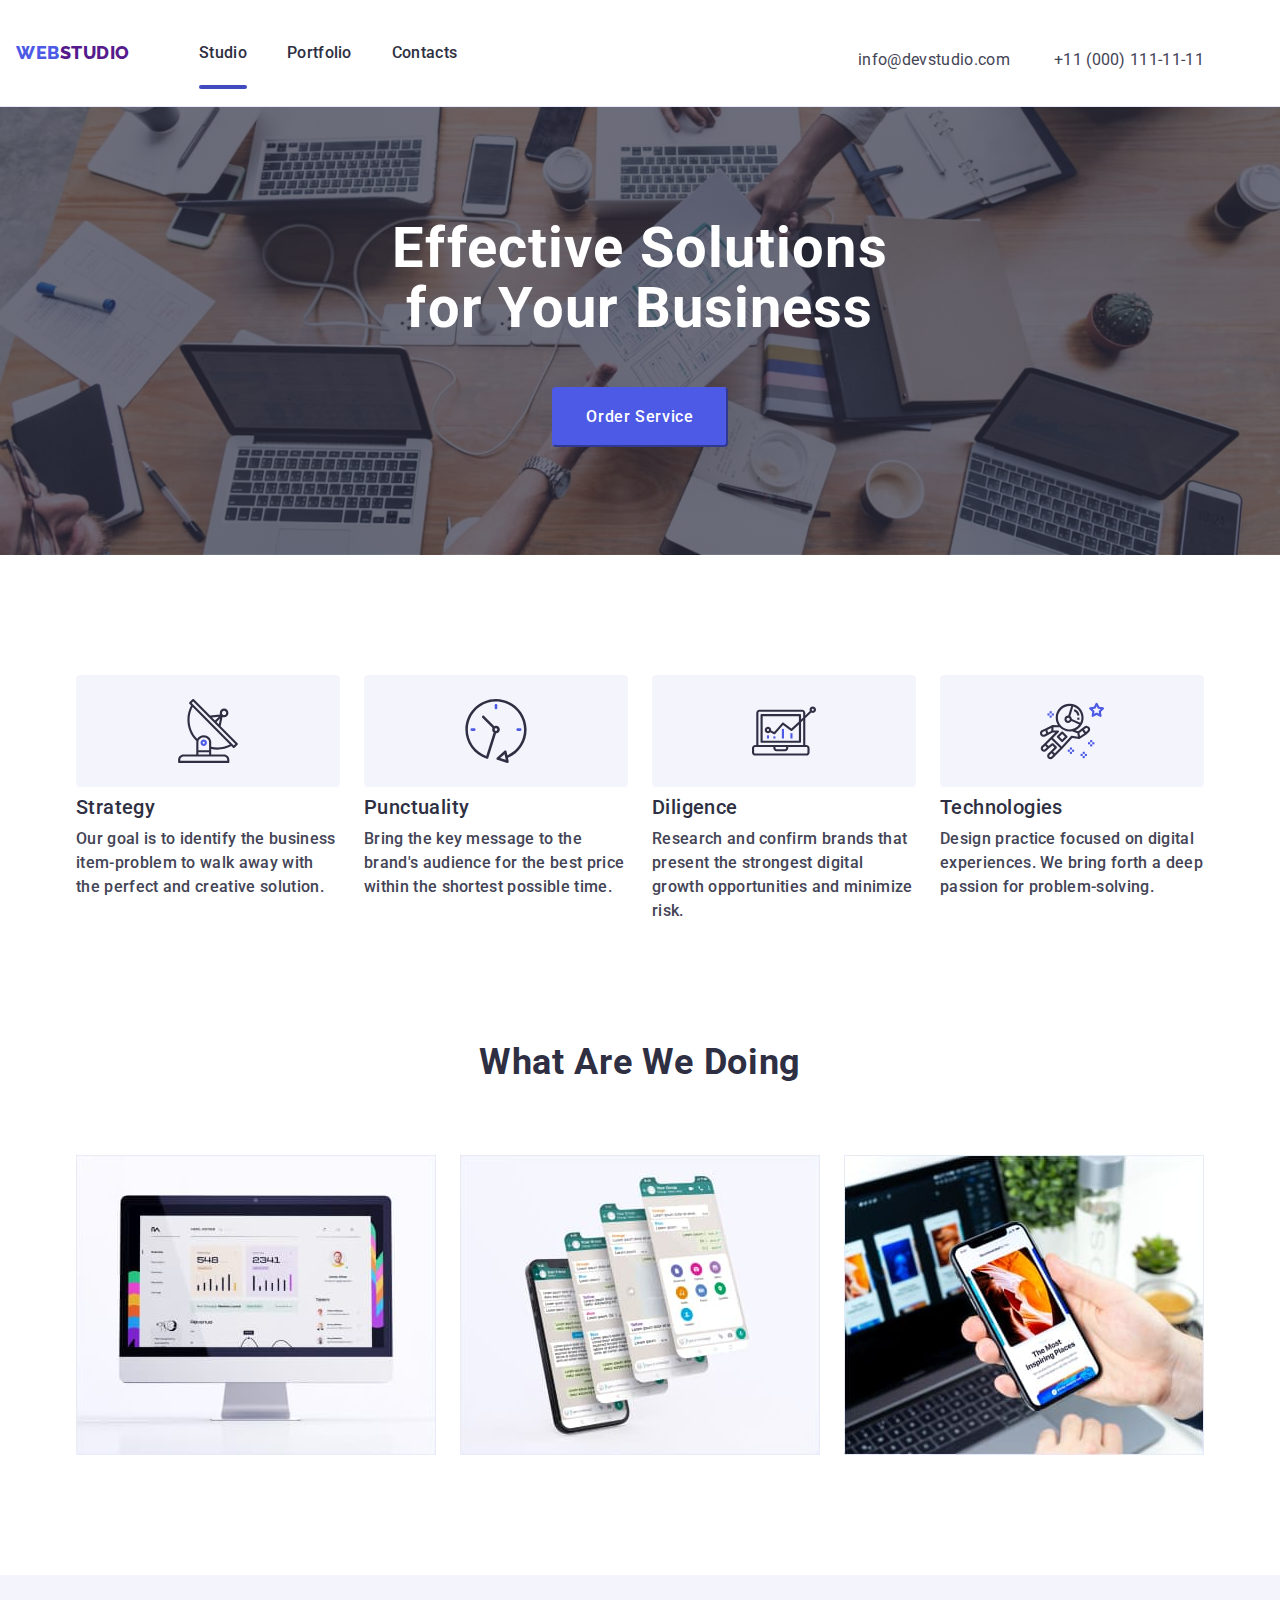
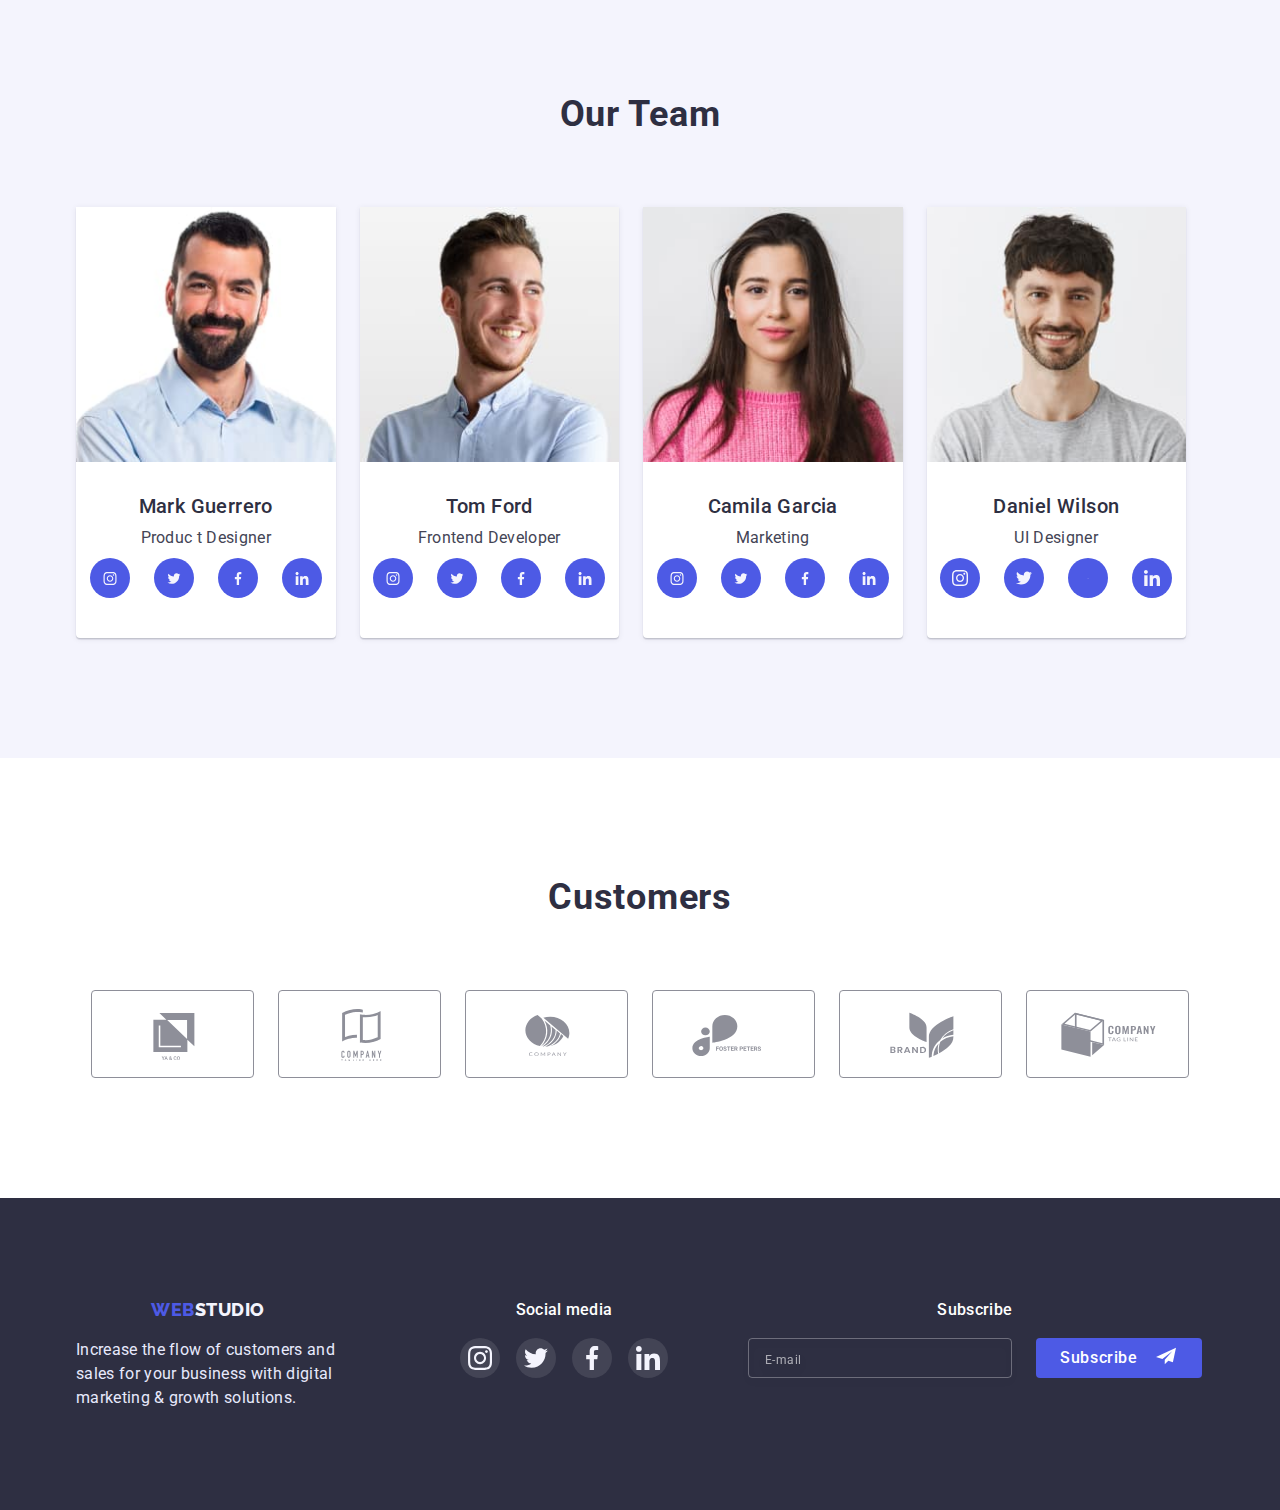
==== commit 010ad849: "+" ====
--- a/index.html
+++ b/index.html
@@ -19,7 +19,7 @@
     <link href="https://fonts.googleapis.com/css2?family=Raleway:wght@800&family=Roboto:wght@400;500;700;900&display=swap" rel="stylesheet">
 </head>
 <body>
-    <!-- <header class="header">
+    <header class="header">
         <div class="container">
             <a class="header-link link" href = ""> <span class="span">WEB</span>STUDIO</a>
         <nav class="header-nav">
@@ -29,10 +29,61 @@
                 <li class="header-nav-item"><a class="header-nav-item-link link" href = "">Contacts</a></li>
              </ul>
         </nav> 
-        <a class="header-adress link " href="" target="_blank" rel = "noopener noreferrer nofollow" class="header-">info@devstudio.com</a>    
+        <nav class="nav-adr-tel">
+            <a class="header-adress link " href="" target="_blank" rel = "noopener noreferrer nofollow" class="header-">info@devstudio.com</a>    
         <a class="header-tel link" href="tel:+110001111111" class="header-">+11 (000) 111-11-11</a>
+        </nav>
+        <button class="menu-open" type="button" data-menu-open>
+            <svg class="menu-icon" width="32" height="22">
+                <use href="./images/icon.svg#icon-hamburger"></use>
+            </svg>
+        </button>
         </div>
-    </header> -->
+        <div class="mob-menu is-hidden"data-menu> <div class="container">
+            <button type="button" class="menu-close" data-menu-close>
+                <svg class="menu-close-icon" width="8" height="8">
+                    <use href="./images/icon.svg#icon-close-black"></use>
+                </svg>
+            </button>
+            <nav class="nav">
+                <ul class="menu-nav-list">
+                    <li class="menu-nav-item"><a class="menu-nav-item-link link current " href = "./index.html">Studio</a></li>
+                    <li class="menu-nav-item"><a class="menu-nav-item-link link " href = "./portfolio.html">Portfolio</a></li>
+                    <li class="menu-nav-item"><a class="menu-nav-item-link link" href = "">Contacts</a></li>
+                 </ul>
+            </nav> 
+            <a class="menu-tel link" href="tel:+110001111111" class="header-">+11 (000) 111-11-11</a>
+            <a class="menu-adress link " href="" target="_blank" rel = "noopener noreferrer nofollow" class="header-">info@devstudio.com</a>    
+            
+
+            <ul class="menu-icon-list">
+                <li class="menu-icon-item">
+                    <a href="" class="team-icon-link">
+                        <svg class="team-icon" width="24" height="24">
+                            <use href="./images/icon.svg#icon-instagram"></use>
+                        </svg>
+                    </a></li>
+                <li class="menu-icon-item">
+                    <a href="" class="team-icon-link">
+                        <svg class="team-icon" width="24" height="24">
+                            <use href="./images/icon.svg#icon-twitter"></use>
+                        </svg>
+                    </a></li>
+                <li class="menu-icon-item">
+                    <a href="" class="team-icon-link" >
+                        <svg class="team-icon" width="24" height="24">
+                            <use href="./images/icon.svg#icon-facebook"></use>
+                        </svg>
+                    </a></li>
+                <li class="menu-icon-item">
+                    <a href="" class="team-icon-link">
+                        <svg class="team-icon" width="24" height="24">
+                            <use href="./images/icon.svg#icon-linkedin-1"></use>
+                        </svg>
+                    </a></li>
+            </ul>
+        </div></div>
+    </header>
 
     <main >
         <section class="hero">
@@ -79,25 +130,26 @@
             </div>
         </section>
 
-        <!-- <section class="sec">
+        <section class="sec">
           <div class="container">
             <h2 class="sec-text">What are we doing</h2>
           <ul class="sec-list">
-            <li class="sec-item"><img src="./images1/img1.jpg" alt="Comp" width="360" height="300"/>
+            <li class="sec-item"><img srcset="./images1/img1.jpg 1x, ./images/sec1.jpg 2x" src="./images1/img1.jpg" alt="Comp" width="360" height="300"/>
             </li>
-            <li class="sec-item"><img src="./images1/img2.jpg" alt="doing" width="360" height="300"/>
+            <li class="sec-item"><img srcset="./images1/img2.jpg 1x, ./images/sec2.jpg 2x" src="./images1/img2.jpg" alt="doing" width="360" height="300"/>
             </li>
-            <li class="sec-item"><img src="./images1/img3.jpg" alt="phone" width="360" height="300"/>
+            <li class="sec-item"><img srcset="./images1/img3.jpg 1x, ./images/sec3.jpg 2x" src="./images1/img3.jpg" alt="phone" width="360" height="300"/>
             </li>
           </ul>
           </div>
-        </section> -->
+        </section>
         <section class="team">
             <div class="container team-container">
                 <h2 class="team-text">Our Team</h2>
             <ul class="team-list">
                 <li class="team-item">
-                    <img src="./images1/img4.jpg" alt="Mark Guerrero" width="264" height="260" />
+                    <img srcset="./images1/img4.jpg 1x, ./images/team1-2x.jpg 2x" 
+                    src="./images1/img4.jpg" alt="Mark Guerrero" width="264" height="260" />
                     <div class="team-item-txt">
                         <h3 class="team-item-text">Mark Guerrero</h3>
                     <p class="team-item-paragraph">Produc t Designer</p>
@@ -130,7 +182,8 @@
                     </div>
                 </li>
                 <li class="team-item">
-                    <img src="./images1/img5.jpg" alt="Tom Ford" width="264" height="260" />
+                    <img srcset="./images1/img5.jpg 1x, ./images/team2-2x.jpg 2x"
+                    src="./images1/img5.jpg" alt="Tom Ford" width="264" height="260" />
                     <div class="team-item-txt">
                         <h3 class="team-item-text">Tom Ford</h3>
                     <p class="team-item-paragraph">Frontend  Developer</p>
@@ -163,7 +216,8 @@
                     </div>
                 </li>
                 <li class="team-item">
-                    <img src="./images1/img6.jpg" alt="Camila Garcia" width="264" height="260" />
+                    <img srcset="./images1/img6.jpg 1x, ./images/team3-2x.jpg 2x"
+                    src="./images1/img6.jpg" alt="Camila Garcia" width="264" height="260" />
                     <div class="team-item-txt">
                         <h3 class="team-item-text">Camila Garcia</h3>
                     <p class="team-item-paragraph" >Marketing</p>
@@ -196,7 +250,8 @@
                     </div>
                 </li>
                 <li class="team-item">
-                    <img src="./images1/img7.jpg" alt="Daniel Wilson" width="264" height="260" />
+                    <img srcset="./images1/img7.jpg 1x, ./images/team4-2x.jpg 2x" 
+                    src="./images1/img7.jpg" alt="Daniel Wilson" width="264" height="260" />
                     <div class="team-item-txt">
                         <h3 class="team-item-text">Daniel Wilson</h3>
                     <p class="team-item-paragraph">UI Designer</p>
@@ -401,5 +456,6 @@
         </div>
     </div>
     <script src="./js/modal.js"></script>
+    <script src="./js/menu.js"></script>
 </body>
 </html>
--- a/css/style.css
+++ b/css/style.css
@@ -48,8 +48,8 @@
     /* INDEX  HEADER */
     .header {padding-top: 24px;
         padding-bottom: 24px;
-        border-bottom: 1px solid #E7E9FC;
-    }
+        border-bottom: 1px solid #E7E9FC;}
+
     .header-link {font-family: 'Raleway';
         font-weight: 800;
         font-size: 18px;
@@ -58,7 +58,8 @@
         align-items: center;
         letter-spacing: 0.03em;
         text-transform: uppercase;
-    margin-right: 76px;}
+        position: absolute;
+    left:16px;}
 
 
     .link {text-decoration: none;
@@ -126,28 +127,157 @@
         color: var(--header-ad);
         transition: color var(--focus-transition);}
 
+    .header-adress, .header-nav, .header-tel{display: none;}
+
    
         body{font-family:var(--main-font) ;
         color: var(--main-color);}
 
+
+
+/* MENU */
+
+.menu-open{width: 32px;
+height: 22px;
+padding: 0;
+background-color: transparent;
+border: none;
+position: absolute;
+right: 16px;
+top: 16px;
+}
+.menu-icon{stroke: #000;}
+
+.modal {position: absolute;
+    width: 392px;
+    min-height: 576px;
+    top: 50%;
+    left: 50%;    
+    transform: translate(-50%,-50%);
+    background: #FCFCFC;
+    box-shadow: 0px 1px 1px rgba(0, 0, 0, 0.14), 0px 1px 3px rgba(0, 0, 0, 0.12), 0px 2px 1px rgba(0, 0, 0, 0.2);
+    border-radius: 4px;
+    transform: translate(-50%, -50%) scale(1);
+    transition: transform 250ms cubic-bezier(0.4, 0, 0.2, 1);
+
+    padding: 72px 24px 24px 24px;
+}
+
+.mob-menu{position: fixed;
+    width: 100vw;
+    height: 100vh;
+    left: 0px;
+    top: 0px;
+    z-index: 1;
+    padding-top: 40px;
+    padding-bottom: 40px;
+    
+    background: #FFFFFF;
+    box-shadow: 0px 2px 1px rgba(46, 47, 66, 0.08), 
+    0px 1px 1px rgba(46, 47, 66, 0.16), 
+    0px 1px 6px rgba(46, 47, 66, 0.08);}
+
+.menu-close {
+    width: 24px;
+    height: 24px;
+    border-radius: 50%;
+    display: flex;
+    align-items: center;
+    justify-content: center;
+    cursor: pointer;
+    position: absolute;
+    right: 40px;
+    top: 40px;
+    border: 1px solid rgba(0, 0, 0, 0.1);
+    padding: 0;
+    transition: border var(--focus-transition) ;
+
+}
+
+.menu-close:hover .menu-icon,
+.menu-close:focus .menu-icon{
+    fill:var(--white-color);
+}
+.menu-close:focus,
+.modal-close:hover{background-color:var(--span-color);}
+
+.menu-close-icon {
+    transition:fill var(--focus-transition);
+}
+.menu-nav-list{list-style: none;
+margin-top: 24px;
+margin-bottom: 284px; }
+.menu-nav-item:not(:last-child) {
+    margin-bottom: 40px;
+}
+.menu-nav-item-link:focus, .header-nav-item-link:hover {
+    color:var(--span-color); }
+.menu-nav-item-link {
+    font-weight: 700;
+font-size: 36px;
+line-height: 1.11;
+letter-spacing: 0.02em;
+text-transform: capitalize;
+color: #2E2F42;
+
+
+}
+
+.menu-adress {font-weight: 500;
+    font-size: 20px;
+    line-height: 1.2;
+    letter-spacing: 0.02em;
+    color: #434455;
+    display: flex;
+    margin-bottom: 48px;
+}
+.menu-tel {
+    font-weight: 600;
+    font-size: 36px;
+    line-height: 1.11;
+    text-transform: capitalize;
+    color: #4D5AE5;
+    display: flex;
+    margin-bottom: 40px;
+}
+
+.menu-icon-list{list-style: none;
+    display: flex;
+    justify-content: center;
+    gap:56px;
+margin-top: 48px;}
+.menu-icon-item{width: 40px;
+height: 40px;}
 /* ===================HERO====================== */
 
+
     .hero {
-    padding-top: 188px;
-    padding-bottom: 188px;
+    padding-top: 112px;
+    padding-bottom: 112px;
     background-image:var(--bg-hero-gradient),
-     url(../images/herobg.jpg);
+     url(../images/bg-mob.jpg);
      background-repeat: no-repeat;
      background-position:center;
      background-size: cover;
 }
+
+@media (min-device-pixel-ratio: 2),
+  (min-resolution: 192dpi),
+  (min-resolution: 2dppx) {
+  .hero {background-image:var(--bg-hero-gradient),
+    url(../images/bg-mob-2x.jpg);
+    
+  }
+}
+
+
     .hero-text {font-weight: 700;
-        font-size: 56px;
-        line-height: 1.07;
+        font-size: 36px;
+        line-height: 1.11;
         text-align: center;
         letter-spacing: 0.02em;
         color: var(--white-color);
-    max-width : 500px;
+    max-width : 318px;
     margin: 0 auto 48px;
 
 }
@@ -214,7 +344,8 @@
 
     /* =============SEC======================== */
     .sec {
-        padding-bottom: 120px; }
+        padding-bottom: 120px; 
+    display: none;}
 
     .sec-text {font-weight: 700;
         font-size: 36px;
--- a/css/tablet.css
+++ b/css/tablet.css
@@ -2,6 +2,61 @@
     .container{ max-width: 768px;
         margin: 0 auto;}
 
+/* HEADER */
+.header-adress, .header-nav, .header-tel{display: flex;}
+.header-link {
+left: 16px;}
+
+.header > .container{
+    display: flex;
+    align-items: center;
+}
+.header-adress, .header-nav, .header-tel{display: flex;}
+.header-nav {
+    margin-right: auto;
+}
+.header-nav-list {list-style: none; 
+    display: flex;
+    align-items: center;
+    gap: 40px;
+    margin-left: 123px;
+    }
+    
+    .nav-adr-tel {
+        margin-left: 118px;
+    display: flex;
+    flex-wrap: wrap;
+padding-top: 24px;
+padding-bottom: 10px;
+column-gap: 4px;}
+
+
+/* MENU */
+.menu-open{display: none;}
+/* HERO */
+.hero {
+    padding-top: 188px;
+    padding-bottom: 188px;
+    background-image:var(--bg-hero-gradient),
+    url(../images/bgtab.jpg);
+}
+@media (min-device-pixel-ratio: 2),
+  (min-resolution: 192dpi),
+  (min-resolution: 2dppx) {
+  .hero {background-image:var(--bg-hero-gradient),
+    url(../images/bgtab-2x.jpg);
+    
+  }
+}
+
+   .hero-text {font-weight: 700;
+        font-size: 56px;
+        line-height: 1.07;
+        color: var(--white-color);
+    max-width : 494px;
+}
+
+ 
 
 
  /* SECTION */
--- a/css/desktop.css
+++ b/css/desktop.css
@@ -4,14 +4,161 @@
         padding-left: 15px;
     margin: 0 auto;
     }
-/* TEAM */
-.team {padding-top: 120px;
-    padding-bottom: 120px;}
-    .team-item{width:calc((100% - 90px) / 4);}
-
-
-
-
+
+
+/* HEADER */
+/* .header > .container{
+    display: flex;
+    align-items: center;
+}
+.header-adress, .header-nav, .header-tel{display: flex;}
+.header-nav {
+    margin-right: auto;
+}
+.header-nav-list {list-style: none; 
+display: flex;
+align-items: center;
+gap: 40px;
+margin-left: 76px;
+}
+
+.header {padding-top: 24px;
+    padding-bottom: 24px;
+    border-bottom: 1px solid #E7E9FC;
+}
+.header-link{left: 156px;
+margin-right: 76px;}
+
+
+
+.link {text-decoration: none;
+    list-style: none;}
+.header-nav-item-link{font-weight: 500;
+    font-size: 16px;
+    line-height: 1.5;
+    letter-spacing: 0.02em;  
+    color:var(--main-color);
+    position: relative;
+    transition: color var(--focus-transition);
+}
+.header-adress {font-size: 16px;
+    line-height: 1.5;
+    letter-spacing: 0.02em;
+    color: var(--header-ad);
+    margin-right: 40px;
+    transition: color var(--focus-transition);}
+
+.header-tel {font-size: 16px;
+    line-height: 1.5;
+    letter-spacing: 0.02em;
+    color: var(--header-ad);
+    transition: color var(--focus-transition);} */
+    .header {padding-top: 24px;
+        padding-bottom: 24px;
+        border-bottom: 1px solid #E7E9FC;
+    }
+    .header-link {font-family: 'Raleway';
+        font-weight: 800;
+        font-size: 18px;
+        line-height: 1.33;
+        display: flex;
+        align-items: center;
+        letter-spacing: 0.03em;
+        text-transform: uppercase;
+    margin-right: 76px;}
+
+
+    .link {text-decoration: none;
+        list-style: none;}
+    
+    .span{color:var(--span-color);}
+
+    .header-nav {
+        margin-right: auto;
+    }
+    .header-nav-list {list-style: none; 
+    display: flex;
+    align-items: center;
+    gap: 40px;
+}
+
+.header > .container{
+    display: flex;
+    align-items: center;
+}
+
+    .header-nav-item {
+    }
+
+    .header-nav-item-link:focus, .header-nav-item-link:hover {
+        color:var(--span-color); }
+    
+     .header-nav-item-link{font-weight: 500;
+        font-size: 16px;
+        line-height: 1.5;
+        letter-spacing: 0.02em;  
+        color:var(--main-color);
+        position: relative;
+        transition: color var(--focus-transition);
+    }
+
+    .header-nav-item-link.current::after{
+        content: '';
+        position: absolute;
+        width: 100%;
+        height: 4px;
+        left: 0;
+        background: var(--cur-color);
+        border-radius: 2px;
+        top: 42px;
+    
+    }
+
+    .header-adress {font-size: 16px;
+        line-height: 1.5;
+        letter-spacing: 0.02em;
+        color: var(--header-ad);
+        margin-right: 40px;
+        transition: color var(--focus-transition);}
+
+    .header-adress:hover, .header-adress:focus{  
+            color:var(--span-color);}
+
+    .header-tel:hover, .header-tel:focus {
+            color:var(--span-color);}
+    
+    .header-tel {font-size: 16px;
+        line-height: 1.5;
+        letter-spacing: 0.02em;
+        color: var(--header-ad);
+        transition: color var(--focus-transition);}
+
+    /* MENU */
+    .menu-open{display: none;}
+
+
+    /* HERO */
+    .hero {
+        padding-top: 112px;
+        padding-bottom: 108px;
+        background-image:var(--bg-hero-gradient),
+        url(../images/bgdesk.jpg);
+    }
+    @media (min-device-pixel-ratio: 2),
+      (min-resolution: 192dpi),
+      (min-resolution: 2dppx) {
+      .hero {background-image:var(--bg-hero-gradient),
+        url(../images/bgdesk-2x.jpg);
+        
+      }
+    }
+
+    .hero-text {font-weight: 700;
+        font-size: 56px;
+        line-height: 1.07;
+        color: var(--white-color);
+    max-width : 500px;
+}
 
 /* SECTION */
 .section > .container{width: 1158px;}
@@ -32,6 +179,14 @@
 .section-item-parag
  {  font-size: 16px;}
 
+/* SEC */
+.sec{display: flex;}
+
+/* TEAM */
+.team {padding-top: 120px;
+    padding-bottom: 120px;}
+    .team-item{width:calc((100% - 90px) / 4);}
+
 
 /* CUST */
     .cust {padding-top: 120px; ;
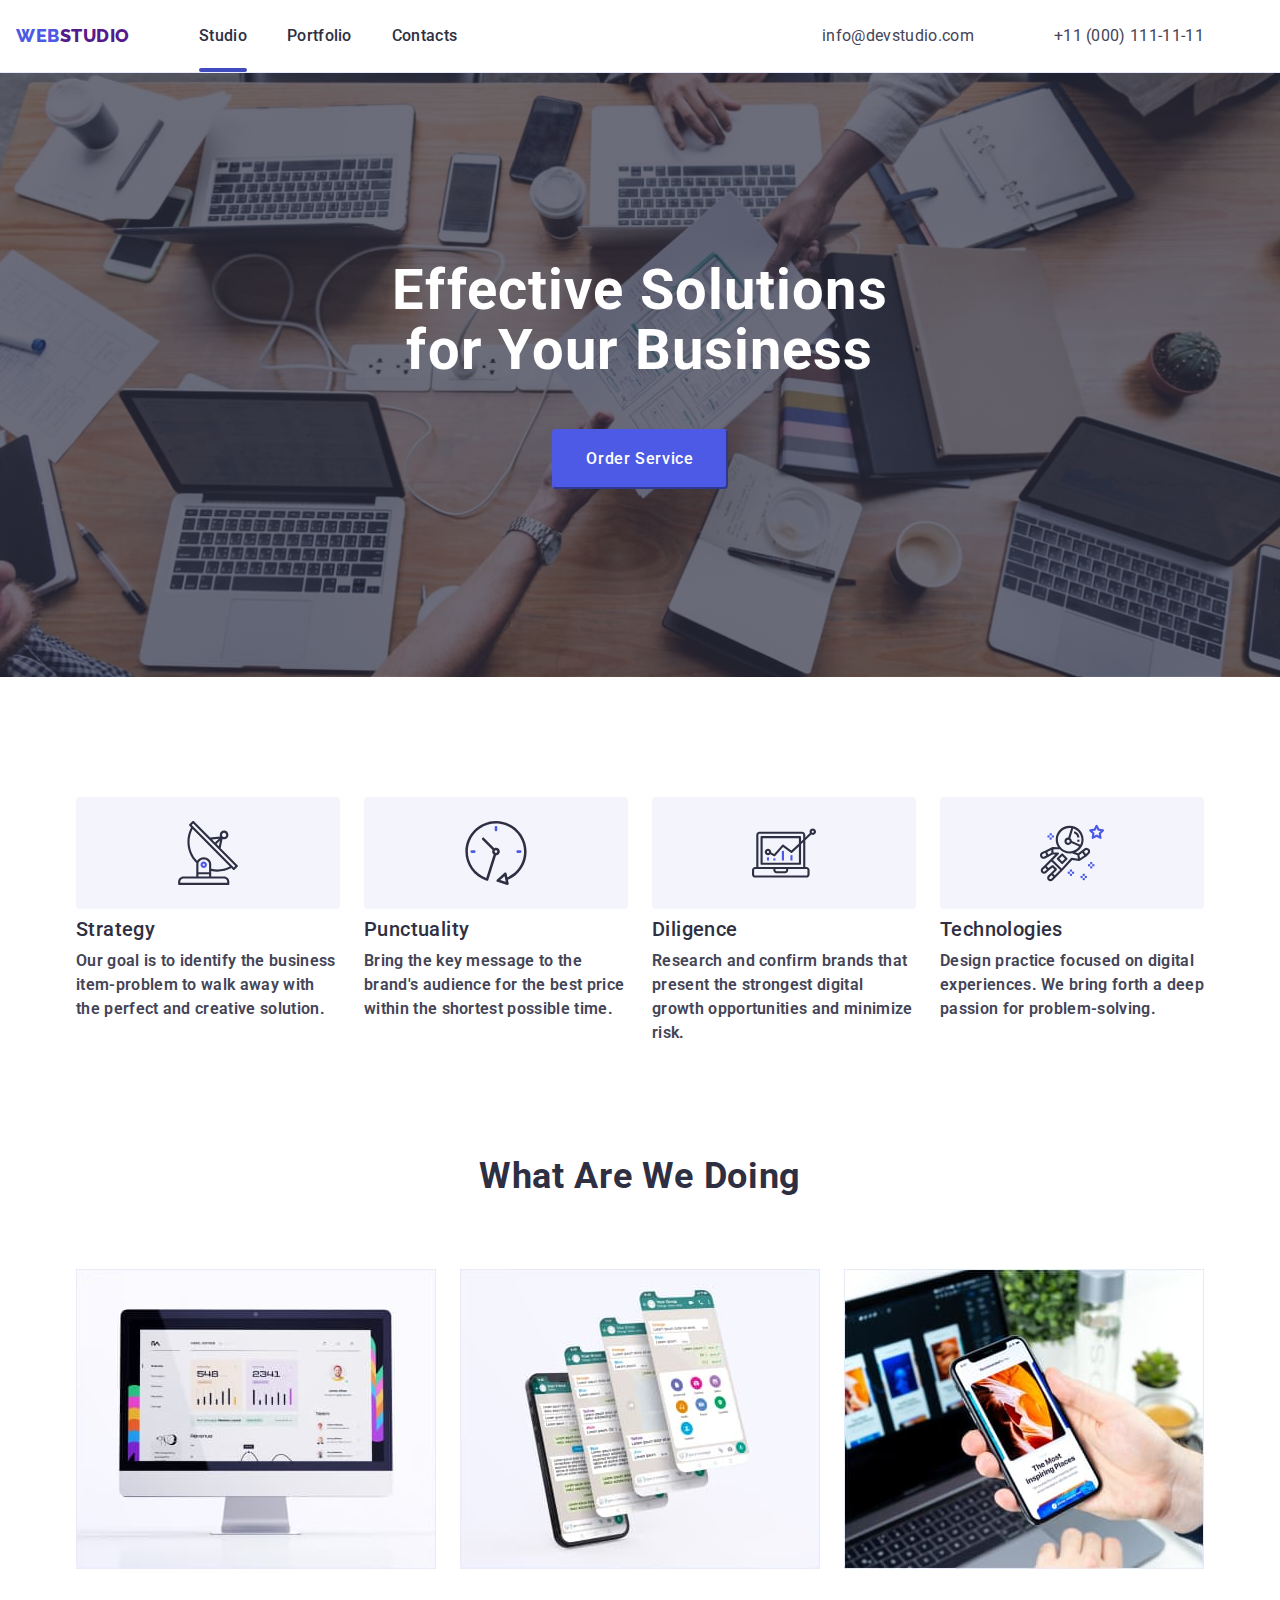
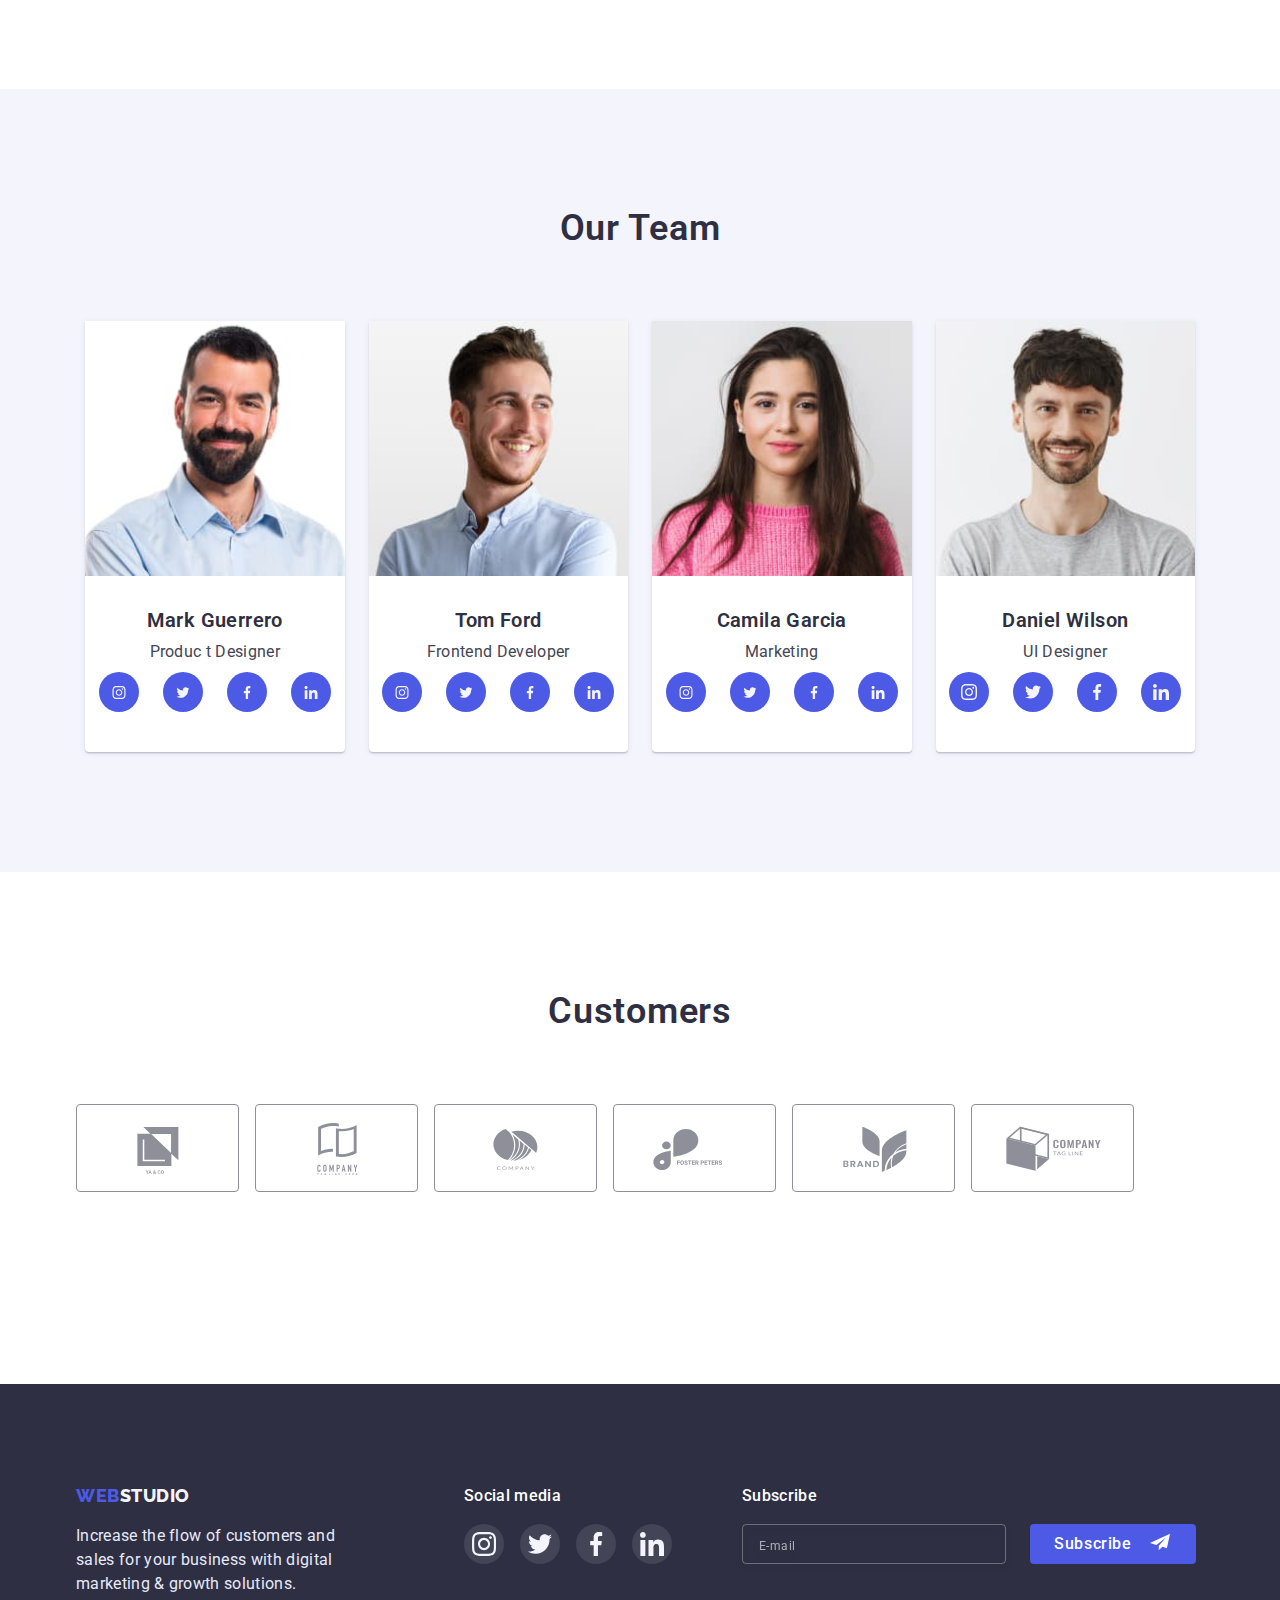
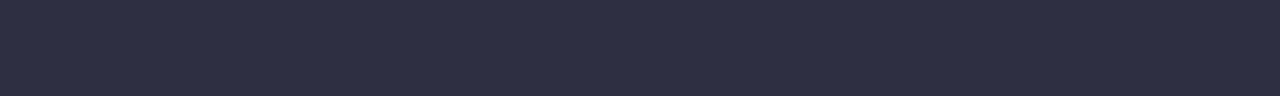
==== commit 6ba21940: "++++" ====
--- a/index.html
+++ b/index.html
@@ -24,7 +24,7 @@
             <a class="header-link link" href = ""> <span class="span">WEB</span>STUDIO</a>
         <nav class="header-nav">
             <ul class="header-nav-list">
-                <li class="header-nav-item"><a class="header-nav-item-link link current " href = "./index.html">Studio</a></li>
+                <li class="header-nav-item"><a class="header-nav-item-link link current frs" href = "./index.html">Studio</a></li>
                 <li class="header-nav-item"><a class="header-nav-item-link link " href = "./portfolio.html">Portfolio</a></li>
                 <li class="header-nav-item"><a class="header-nav-item-link link" href = "">Contacts</a></li>
              </ul>
@@ -270,7 +270,7 @@
                             </a></li>
                         <li class="team-icon-item">
                             <a href="" class="team-icon-link" >
-                                <svg class="team-icon" width="16" height="1">
+                                <svg class="team-icon" width="16" height="16">
                                     <use href="./images/icon.svg#icon-facebook"></use>
                                 </svg>
                             </a></li>
@@ -333,7 +333,7 @@
         </section>
     </main>
     <footer class="footer">
-        <div class="container"> 
+        <div class="container foot"> 
            <div class="footer-right">
             <a class="footer-link link" href = ""> <span class="span">WEB</span>STUDIO</a>
             <p class="footer-text">Increase the flow of customers and sales for your business with digital marketing & growth solutions.</p>
--- a/css/style.css
+++ b/css/style.css
@@ -34,6 +34,7 @@
     
 /* CONTAINER */
 .container{  /* width: 448px; */
+    min-width: 320px;
     max-width: 428px;
   padding-left: 15px;
   padding-right: 15px;
@@ -49,7 +50,11 @@
     .header {padding-top: 24px;
         padding-bottom: 24px;
         border-bottom: 1px solid #E7E9FC;}
-
+    
+    .header > .container{
+        display: flex;
+        align-items: center;
+    }
     .header-link {font-family: 'Raleway';
         font-weight: 800;
         font-size: 18px;
@@ -68,21 +73,17 @@
     .span{color:var(--span-color);}
 
     .header-nav {
-        margin-right: auto;
+        /* margin-right: auto; */
+        display: flex;
+        align-items: center;
     }
     .header-nav-list {list-style: none; 
-    display: flex;
-    align-items: center;
+    display: none;
+    /* align-items: center; */
     gap: 40px;
 }
 
-.header > .container{
-    display: flex;
-    align-items: center;
-}
-
-    .header-nav-item {
-    }
+
 
     .header-nav-item-link:focus, .header-nav-item-link:hover {
         color:var(--span-color); }
@@ -105,9 +106,10 @@
         background: var(--cur-color);
         border-radius: 2px;
         top: 42px;
-    
-    }
-
+        
+    }
+    .frs{color:#4D5AE5;}
+    
     .header-adress {font-size: 16px;
         line-height: 1.5;
         letter-spacing: 0.02em;
@@ -252,6 +254,8 @@
 
 
     .hero {
+    display: flex;
+    /* max-width: 428px; */
     padding-top: 112px;
     padding-bottom: 112px;
     background-image:var(--bg-hero-gradient),
@@ -259,6 +263,8 @@
      background-repeat: no-repeat;
      background-position:center;
      background-size: cover;
+     margin-left: auto;
+  margin-right: auto;
 }
 
 @media (min-device-pixel-ratio: 2),
@@ -284,6 +290,8 @@
     
     .hero-button {font-family: inherit;
         font-weight: 500;
+        margin-left: auto;
+  margin-right: auto;
         font-size: 16px;
         line-height: 1.5;
         align-items: center;
@@ -308,15 +316,18 @@
 /* =============SECTION======================== */
     .section {
         padding-top: 96px;
-        padding-bottom: 96px;
+        padding-bottom: 120px;
     }
 
     .section-list {list-style: none; 
-    display: flex;
-    flex-wrap: wrap;
     gap: 24px;}
 
-    .section-item {width: 100%;}
+    .section-item {width: 100%;
+        }
+
+    .section-item:not(:last-child) {
+            margin-bottom: 72px;
+          }
     /* ICON */
     .section-icon-link{width: 100%;
         height: 112px;
@@ -345,7 +356,7 @@
     /* =============SEC======================== */
     .sec {
         padding-bottom: 120px; 
-    display: none;}
+        display: none;}
 
     .sec-text {font-weight: 700;
         font-size: 36px;
@@ -362,7 +373,7 @@
         gap: 24px;
     }
 
-    .sec-item { width: calc((100%-60px)/3);}
+    /* .sec-item { width: calc((100%-60px)/3);} */
 
 
 /* =============TEAM======================== */
@@ -370,7 +381,7 @@
         padding-bottom: 128px;
     background-color: var(--bg-color);}
 
-    .team-text {font-weight: 700;
+    .team-text {font-weight: 600;
         font-size: 36px;
         line-height: 1.11;
         text-align: center;
@@ -382,9 +393,11 @@
     .team-list {list-style: none;
     display: flex;
     flex-wrap: wrap;
-    gap: 24px;}
-
-    .team-item {width: 100%;
+    gap: 24px;
+    width: 100%;
+    justify-content: center;}
+
+    .team-item {
         background: #FFFFFF;
         box-shadow: 0px 1px 6px rgba(46, 47, 66, 0.08), 0px 1px 1px rgba(46, 47, 66, 0.16), 0px 2px 1px rgba(46, 47, 66, 0.08);
         border-radius: 0px 0px 4px 4px;}
@@ -394,7 +407,7 @@
         padding-bottom: 32px;
     margin-bottom: 8px; }
 
-    .team-item-text {font-weight: 500;
+    .team-item-text {font-weight: 600;
         font-size: 20px;
         line-height: 1.2;
         letter-spacing: 0.02em;
@@ -437,10 +450,10 @@
    .team-icon-link:focus, .team-icon-link:hover{background-color:var(--cur-color);}
 
 /*==============CUSTOMERS====================== */
-.cust {padding-top: 96px; ;
+.cust {padding-top: 72px; ;
     padding-bottom:96px ;
 }
-.cust-text {font-weight: 700;
+.cust-text {font-weight: 600;
     font-size: 36px;
     line-height:1.11;
     text-align: center;
@@ -451,12 +464,13 @@
 }
 .cust-list {list-style: none;
     display: flex;
-    justify-content: center;
-    gap:24px;
+    
+    gap:16px;
     flex-wrap: wrap;
 }
-.cust-item {width:calc((100% - 30px) / 2);
+.cust-item {width:calc((100% - 16px) / 2);
     height: 88px;
+    margin-bottom: 72px;
 }
 .cust-link {width: 100%;
     height: 100%;
@@ -493,6 +507,11 @@
         align-items: center;
         justify-content: center;
     }
+
+    /* .foot{display: flex;
+        flex-direction: column;
+        align-items: center;} */
+
     .footer {background: var(--main-color);
              padding-top: 100px;
              padding-bottom: 96px;
@@ -569,11 +588,12 @@
 .footer-form{
     display: flex;
     flex-wrap: wrap;
+    justify-content: center;
+    flex-direction: row;
     gap: 24px;
-    justify-content: center;
 }
 .footer-input > .footer{width: 426px;}
-.footer-input{width: 426px;
+.footer-input{width: 264px;
     height: 40px;
     left: 0px;
     background-color: transparent;
--- a/css/mobile.css
+++ b/css/mobile.css
@@ -2,18 +2,19 @@
     .container{
         max-width: 426px;
         margin-left: auto;
-        margin-right: auto;}
+        margin-right: auto;
+    }
    
     
  /* SECTION */    
 .section-icon-link{display: none;}
 .section-item-text{text-align: center;}
-.section > .container{
+/* .section > .container{
     width: 480px;
- }
+ } */
     
     .footer-i{margin-top: 72px;}
-    
+    .frs{color:#4D5AE5;}
     
 
     }--- a/css/tablet.css
+++ b/css/tablet.css
@@ -1,6 +1,6 @@
 @media screen and (min-width: 768px){
-    .container{ max-width: 768px;
-        margin: 0 auto;}
+    .container{ max-width: 768px; 
+    }
 
 /* HEADER */
 .header-adress, .header-nav, .header-tel{display: flex;}
@@ -23,12 +23,10 @@
     }
     
     .nav-adr-tel {
-        margin-left: 118px;
-    display: flex;
-    flex-wrap: wrap;
-padding-top: 24px;
-padding-bottom: 10px;
-column-gap: 4px;}
+        margin-left: auto;
+    display: block;
+gap: 40px;}
+.frs{color:#4D5AE5;}
 
 
 /* MENU */
@@ -51,7 +49,7 @@
 
    .hero-text {font-weight: 700;
         font-size: 56px;
-        line-height: 1.07;
+        line-height: 1.1;
         color: var(--white-color);
     max-width : 494px;
 }
@@ -61,17 +59,45 @@
 
  /* SECTION */
  .section > .container{
-    width: 768px;
+    max-width: 768px;
  } 
  .section {
     padding-top: 96px;
     padding-bottom: 96px;
 }
+.section-list{display: flex;
+    align-items: center;
+    row-gap: 72px;
+    column-gap: 24px;
+    flex-wrap: wrap;
+}
 
-.section-item { width: 356px; }
 
-.section-icon-link{display:none;} 
-.section-item-text{text-align: left;}
+.section-item {width: calc((100% - 24px)/2);
+    margin-bottom: 0;
+height: 120px; }
+
+.section-item:not(:last-child) {
+    margin-bottom: 0;
+  }
+
+.section-item-parag{ 
+    font-size: 16px;
+    line-height: 1.5;
+    letter-spacing: 0.02em;
+    font-weight: 600;
+color: #434455;
+    margin-bottom: 0;}
+
+.section-icon-link{} 
+.section-item-text{text-align: left;
+    margin-top: 0;
+    margin-bottom: 8px;
+    color: var(--title-text-color);
+    font-weight: 700;
+    font-size: 36px;
+    line-height: 1.11;
+    font-weight: 600;}
 
 /* TEAM */
 .team {padding-top: 96px;
@@ -87,7 +113,8 @@
     .cust-item {width: calc((100% - 60px) / 3);
     }
     /* FOOTER */
-    .footer > .container{width: 582px;
+    .footer > .container{
+        width: 582px;
         align-items:start;
     justify-content: left;}
 
@@ -95,12 +122,28 @@
         padding-top: 96px;
         padding-bottom: 96px;
         display: flex;
-       flex-wrap: wrap;}
+       flex-wrap: wrap;
+    }
+    
+    /* .foot{
+        display: flex;
+    flex-direction: row;
+    align-items: flex-start;
+    flex-wrap: wrap;
+    margin-bottom: 24px;} */
 
-    .footer-link{text-align: left;}
+    .footer-link{
+        display: block;}
 
-    .footer-right{width: calc((100%-30px) / 2);}
+    .footer-right{width: 264px;;
+        margin-right:  24px;
+    }
     
-    .footer-i{width: calc((100%-30px) / 2);
+    .footer-i{
+        /* width: calc((100%-30px) / 2); */
         margin-top: 0;}
+
+    .footer-txt{
+        text-align: left;
+    }
 }--- a/css/desktop.css
+++ b/css/desktop.css
@@ -6,66 +6,16 @@
     }
 
 
-/* HEADER */
-/* .header > .container{
-    display: flex;
-    align-items: center;
-}
-.header-adress, .header-nav, .header-tel{display: flex;}
-.header-nav {
-    margin-right: auto;
-}
-.header-nav-list {list-style: none; 
-display: flex;
-align-items: center;
-gap: 40px;
-margin-left: 76px;
-}
-
-.header {padding-top: 24px;
-    padding-bottom: 24px;
-    border-bottom: 1px solid #E7E9FC;
-}
-.header-link{left: 156px;
-margin-right: 76px;}
-
-
-
-.link {text-decoration: none;
-    list-style: none;}
-.header-nav-item-link{font-weight: 500;
-    font-size: 16px;
-    line-height: 1.5;
-    letter-spacing: 0.02em;  
-    color:var(--main-color);
-    position: relative;
-    transition: color var(--focus-transition);
-}
-.header-adress {font-size: 16px;
-    line-height: 1.5;
-    letter-spacing: 0.02em;
-    color: var(--header-ad);
-    margin-right: 40px;
-    transition: color var(--focus-transition);}
-
-.header-tel {font-size: 16px;
-    line-height: 1.5;
-    letter-spacing: 0.02em;
-    color: var(--header-ad);
-    transition: color var(--focus-transition);} */
     .header {padding-top: 24px;
         padding-bottom: 24px;
         border-bottom: 1px solid #E7E9FC;
     }
-    .header-link {font-family: 'Raleway';
-        font-weight: 800;
-        font-size: 18px;
-        line-height: 1.33;
-        display: flex;
-        align-items: center;
-        letter-spacing: 0.03em;
-        text-transform: uppercase;
-    margin-right: 76px;}
+    .header-link {
+
+    display: block;
+    margin-right: 76px;
+    padding-top: 24px;
+    padding-bottom: 24px;}
 
 
     .link {text-decoration: none;
@@ -87,8 +37,7 @@
     align-items: center;
 }
 
-    .header-nav-item {
-    }
+.frs{color:#4D5AE5;}
 
     .header-nav-item-link:focus, .header-nav-item-link:hover {
         color:var(--span-color); }
@@ -114,24 +63,9 @@
     
     }
 
-    .header-adress {font-size: 16px;
-        line-height: 1.5;
-        letter-spacing: 0.02em;
-        color: var(--header-ad);
-        margin-right: 40px;
-        transition: color var(--focus-transition);}
-
-    .header-adress:hover, .header-adress:focus{  
-            color:var(--span-color);}
-
-    .header-tel:hover, .header-tel:focus {
-            color:var(--span-color);}
-    
-    .header-tel {font-size: 16px;
-        line-height: 1.5;
-        letter-spacing: 0.02em;
-        color: var(--header-ad);
-        transition: color var(--focus-transition);}
+   .nav-adr-tel{
+    display: flex;
+   }
 
     /* MENU */
     .menu-open{display: none;}
@@ -139,8 +73,8 @@
 
     /* HERO */
     .hero {
-        padding-top: 112px;
-        padding-bottom: 108px;
+        padding-top: 188px;
+        padding-bottom: 188px;
         background-image:var(--bg-hero-gradient),
         url(../images/bgdesk.jpg);
     }
@@ -161,15 +95,26 @@
 }
 
 /* SECTION */
-.section > .container{width: 1158px;}
+.section > .container{max-width: 1158px;}
+
 .section {
     padding-top: 120px;
     padding-bottom: 120px;
 }
-.section-list{width: 100%;}
-.section-item {width: 264px; }
+.section-list{display: flex;
+    flex-wrap: nowrap;
+    gap:24px;}
 
-.section-icon-link{display:flex;}
+.section-item {width:264px;}
+
+.section-icon-link{
+    display: flex;
+    justify-content: center;
+    align-items: center;
+    width: 264px;
+    height: 112px;
+    margin-bottom: 8px;
+    border-radius: 4px;}
 .section-item-text {font-weight: 500;
     font-size: 20px;
     line-height: 1.2;
@@ -180,7 +125,8 @@
  {  font-size: 16px;}
 
 /* SEC */
-.sec{display: flex;}
+.sec{display: flex;
+padding-top: 120px;}
 
 /* TEAM */
 .team {padding-top: 120px;
@@ -189,7 +135,7 @@
 
 
 /* CUST */
-    .cust {padding-top: 120px; ;
+     .cust {padding-top: 120px; ;
         padding-bottom:120px ;
     }
     .cust-item {width: calc((100% - 150px) / 6);
@@ -198,7 +144,8 @@
     /* FOOTER */
     .footer > .container{width: 1158px;
         align-items:start;
-    justify-content: left;}
+    /* justify-content: left; */
+}
 
     .footer {background: var(--main-color);
         padding-top: 100px;
@@ -206,35 +153,25 @@
         display: flex;
     flex-wrap: wrap;}
 
-.footer-i{margin-left: 120px;
+.footer-i{margin-left: 100px;
     margin-top: 0;
     width:auto;}
 
-.footer-list {list-style: none;
-display: flex;
-justify-content: center;
-gap:16px;
-}
 
-.footer-right{width: 264px;}
+/* .footer-right{width: 264px;} */
 
 
-.footer-sub{margin-left: 80px;
+.footer-sub{
+    margin-left: 70px;
     width:auto;
     margin-top: 0;
 }
-.footer-form{
-display: flex;
-gap: 24px;
-}
-.footer-input{width: 264px;
-
-}
-
 
 
 .modal {position: absolute;
     width: 408px;
     min-height: 584px;
 
+}
+
 }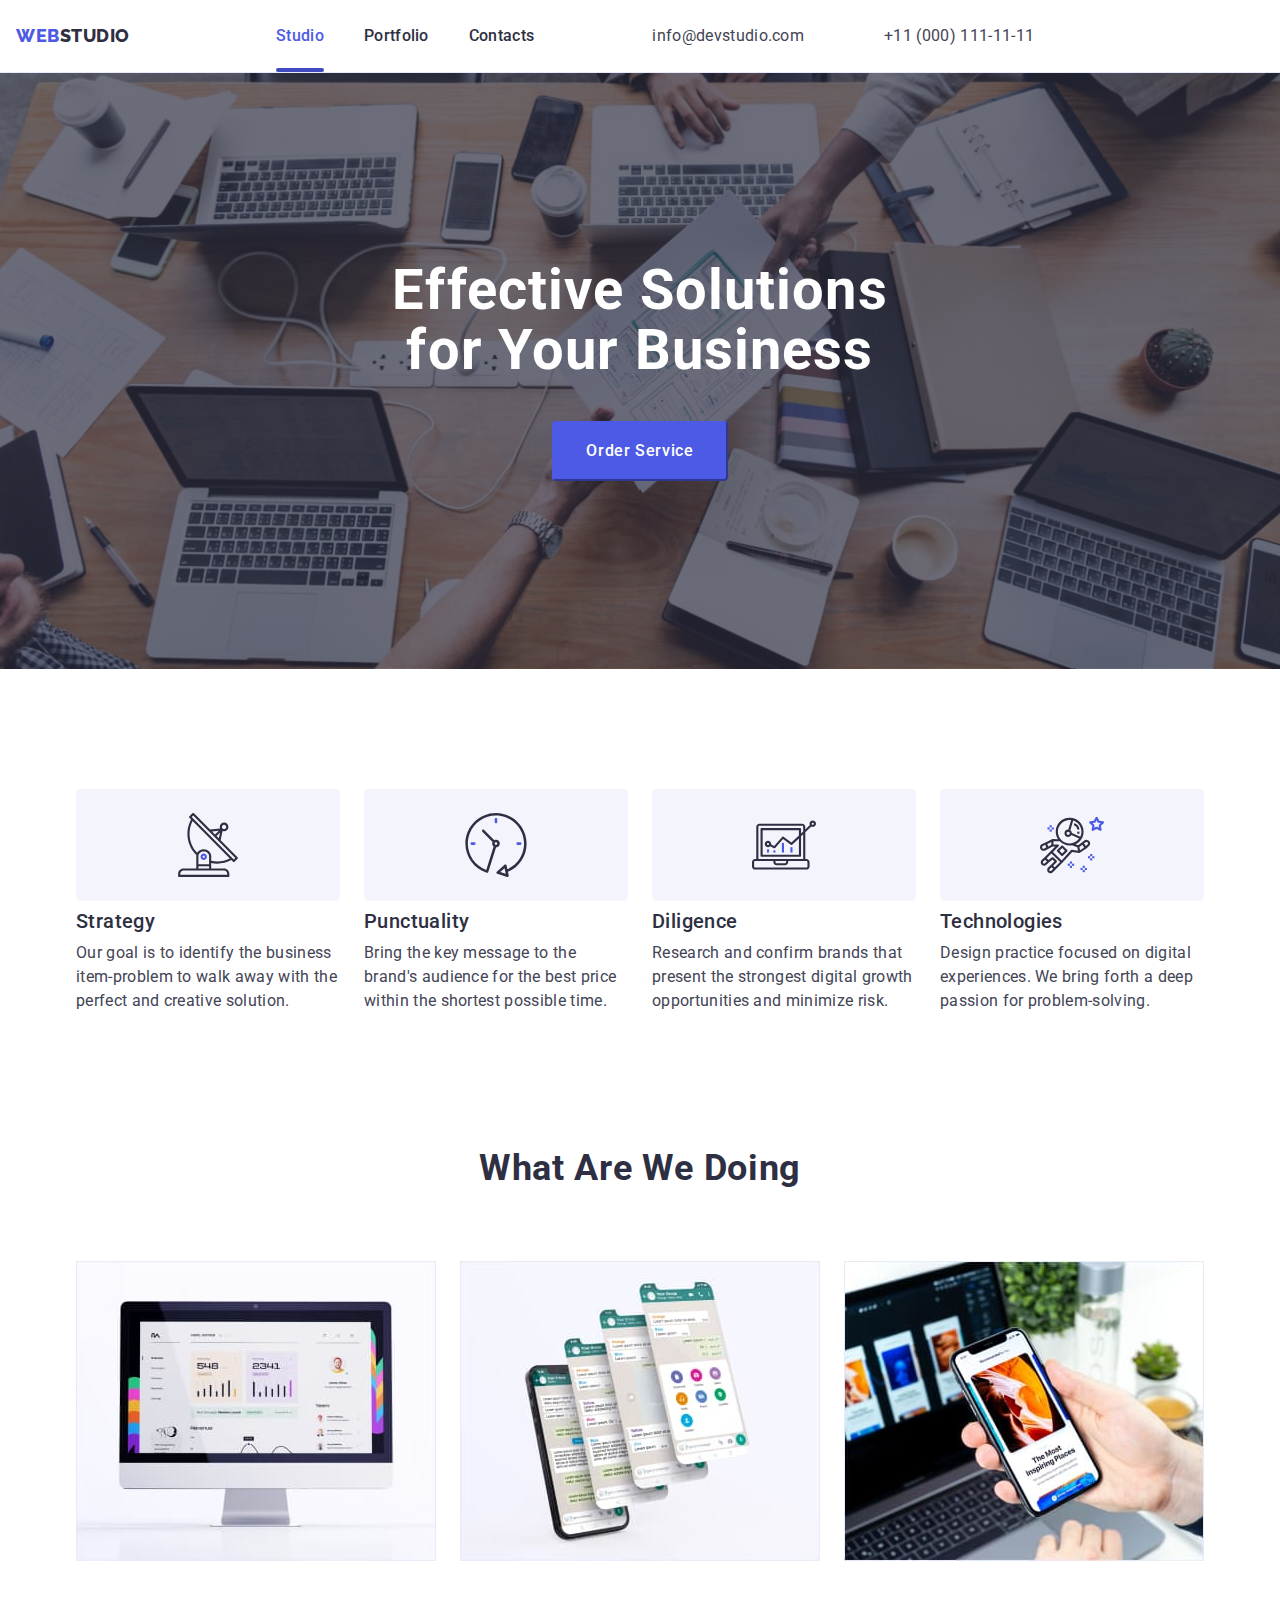
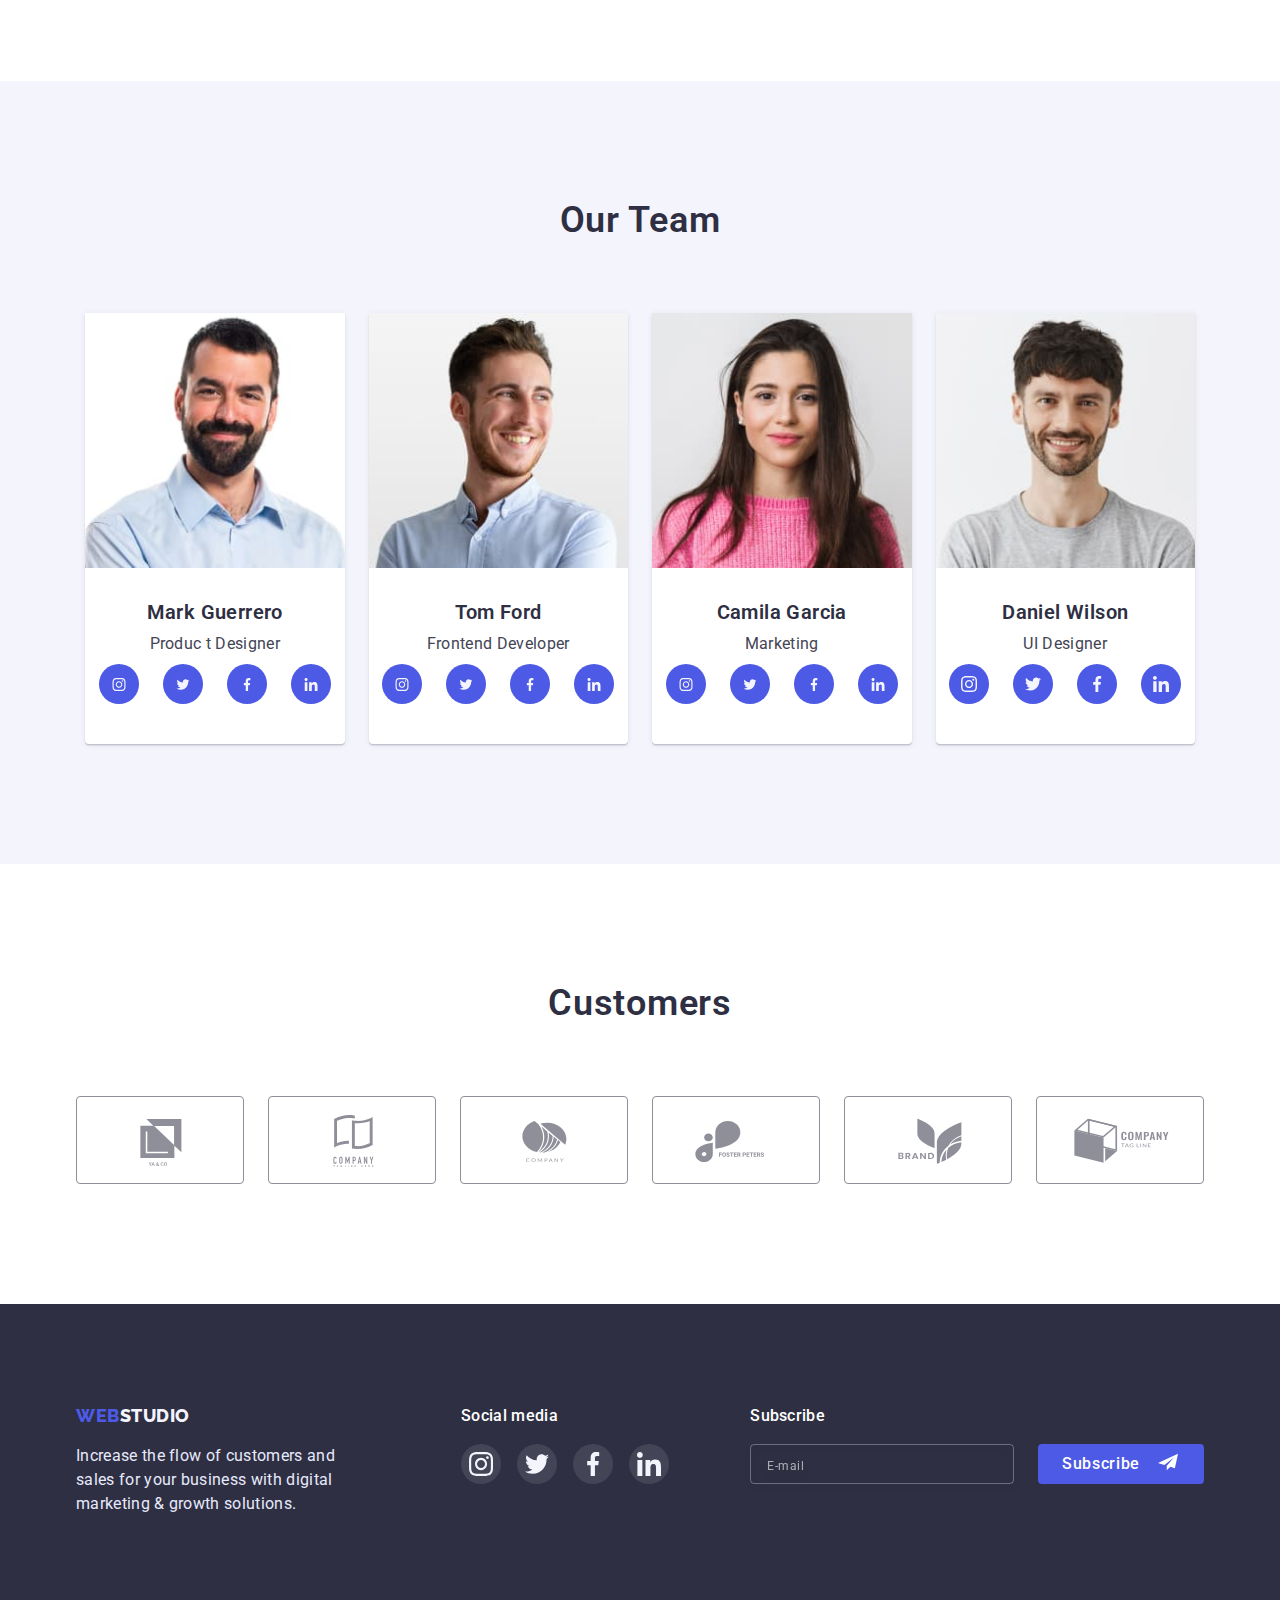
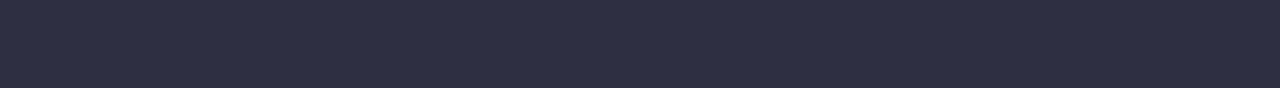
==== commit b835f9b6: "+++++" ====
--- a/index.html
+++ b/index.html
@@ -49,7 +49,7 @@
                 <ul class="menu-nav-list">
                     <li class="menu-nav-item"><a class="menu-nav-item-link link current " href = "./index.html">Studio</a></li>
                     <li class="menu-nav-item"><a class="menu-nav-item-link link " href = "./portfolio.html">Portfolio</a></li>
-                    <li class="menu-nav-item"><a class="menu-nav-item-link link" href = "">Contacts</a></li>
+                    <li class="menu-nav-item"><a class="menu-nav-item-link link frs" href = "">Contacts</a></li>
                  </ul>
             </nav> 
             <a class="menu-tel link" href="tel:+110001111111" class="header-">+11 (000) 111-11-11</a>
@@ -59,19 +59,19 @@
             <ul class="menu-icon-list">
                 <li class="menu-icon-item">
                     <a href="" class="team-icon-link">
-                        <svg class="team-icon" width="24" height="24">
+                        <svg class="menu-icon" width="24" height="24">
                             <use href="./images/icon.svg#icon-instagram"></use>
                         </svg>
                     </a></li>
                 <li class="menu-icon-item">
                     <a href="" class="team-icon-link">
-                        <svg class="team-icon" width="24" height="24">
+                        <svg class="menu-icon" width="24" height="24">
                             <use href="./images/icon.svg#icon-twitter"></use>
                         </svg>
                     </a></li>
                 <li class="menu-icon-item">
                     <a href="" class="team-icon-link" >
-                        <svg class="team-icon" width="24" height="24">
+                        <svg class="menu-icon" width="24" height="24">
                             <use href="./images/icon.svg#icon-facebook"></use>
                         </svg>
                     </a></li>
--- a/css/style.css
+++ b/css/style.css
@@ -33,13 +33,11 @@
 
     
 /* CONTAINER */
-.container{  /* width: 448px; */
-    min-width: 320px;
+.container{
     max-width: 428px;
   padding-left: 15px;
   padding-right: 15px;
-  margin-left: auto;
-  margin-right: auto;
+  margin: 0 auto;
   outline: 1px solid none;
 
 }
@@ -49,7 +47,8 @@
     /* INDEX  HEADER */
     .header {padding-top: 24px;
         padding-bottom: 24px;
-        border-bottom: 1px solid #E7E9FC;}
+        border-bottom: 1px solid #E7E9FC;
+    }
     
     .header > .container{
         display: flex;
@@ -64,7 +63,8 @@
         letter-spacing: 0.03em;
         text-transform: uppercase;
         position: absolute;
-    left:16px;}
+    left:16px;
+    color: #2E2F42;}
 
 
     .link {text-decoration: none;
@@ -79,7 +79,6 @@
     }
     .header-nav-list {list-style: none; 
     display: none;
-    /* align-items: center; */
     gap: 40px;
 }
 
@@ -163,16 +162,19 @@
     transition: transform 250ms cubic-bezier(0.4, 0, 0.2, 1);
 
     padding: 72px 24px 24px 24px;
-}
-
-.mob-menu{position: fixed;
+    
+}
+
+.mob-menu{
+    position: fixed;
     width: 100vw;
     height: 100vh;
     left: 0px;
     top: 0px;
     z-index: 1;
-    padding-top: 40px;
+    padding-top: 80px;
     padding-bottom: 40px;
+    padding-left: 40px;
     
     background: #FFFFFF;
     box-shadow: 0px 2px 1px rgba(46, 47, 66, 0.08), 
@@ -206,6 +208,7 @@
 .menu-close-icon {
     transition:fill var(--focus-transition);
 }
+.nav{}
 .menu-nav-list{list-style: none;
 margin-top: 24px;
 margin-bottom: 284px; }
@@ -245,17 +248,37 @@
 
 .menu-icon-list{list-style: none;
     display: flex;
-    justify-content: center;
+    justify-content: start;
     gap:56px;
 margin-top: 48px;}
 .menu-icon-item{width: 40px;
 height: 40px;}
+
+
+
+/* MAX Width 438 ----- 320 */
+@media screen and (max-width:479px){
+    .modal{width: 320px;
+        }
+    .menu-tel{font-size: 24px;
+        line-height: 1.2;
+        letter-spacing: 0.02em;
+    margin-bottom:30px;}
+    .frs{color:#4D5AE5;
+        }
+    .menu-icon-list{gap:40px;}
+        .menu-icon-item{width: 40px;
+            height: 40px;}
+        .menu-icon{width: 25px;
+        height: 25px;}
+    .mob-menu{padding-left: 20px;}
+}
+  
 /* ===================HERO====================== */
 
 
     .hero {
     display: flex;
-    /* max-width: 428px; */
     padding-top: 112px;
     padding-bottom: 112px;
     background-image:var(--bg-hero-gradient),
@@ -283,8 +306,8 @@
         text-align: center;
         letter-spacing: 0.02em;
         color: var(--white-color);
-    max-width : 318px;
     margin: 0 auto 48px;
+    margin-bottom: 72px;
 
 }
     
@@ -343,7 +366,8 @@
         line-height: 1.11;
         letter-spacing: 0.02em;
         color: var(--main-color);
-    margin-bottom: 8px;}
+    margin-bottom: 8px;
+text-align: center;}
 
     .section-item-parag
      {  font-weight: 500;
@@ -579,7 +603,7 @@
 .footer-icon-link:focus{ background: var(--footer-icon);}
 
 .footer-icon {fill: var(--white-color);}
-.footer-right{}
+.footer-right{margin-bottom: 72px;}
 
 .footer-sub{margin-top: 72px;
 
--- a/css/mobile.css
+++ b/css/mobile.css
@@ -1,20 +1,12 @@
 @media screen and (min-width:480px){
-    .container{
-        max-width: 426px;
-        margin-left: auto;
-        margin-right: auto;
-    }
+  
    
     
  /* SECTION */    
 .section-icon-link{display: none;}
 .section-item-text{text-align: center;}
-/* .section > .container{
-    width: 480px;
- } */
+
     
-    .footer-i{margin-top: 72px;}
-    .frs{color:#4D5AE5;}
     
 
     }--- a/css/tablet.css
+++ b/css/tablet.css
@@ -13,28 +13,30 @@
 }
 .header-adress, .header-nav, .header-tel{display: flex;}
 .header-nav {
-    margin-right: auto;
+    
 }
 .header-nav-list {list-style: none; 
     display: flex;
     align-items: center;
     gap: 40px;
-    margin-left: 123px;
+    margin-left: 200px;
     }
     
     .nav-adr-tel {
-        margin-left: auto;
+        margin-left: 118px;
     display: block;
-gap: 40px;}
+     gap: 40px;}
+
 .frs{color:#4D5AE5;}
 
 
 /* MENU */
 .menu-open{display: none;}
+.modal{display: none;}
 /* HERO */
 .hero {
-    padding-top: 188px;
-    padding-bottom: 188px;
+    padding-top: 112px;
+    padding-bottom: 108px;
     background-image:var(--bg-hero-gradient),
     url(../images/bgtab.jpg);
 }
@@ -49,18 +51,16 @@
 
    .hero-text {font-weight: 700;
         font-size: 56px;
-        line-height: 1.1;
+        line-height: 1.07;
         color: var(--white-color);
-    max-width : 494px;
+    max-width : 496px;
+    margin-bottom: 40px;
 }
 
  
 
 
  /* SECTION */
- .section > .container{
-    max-width: 768px;
- } 
  .section {
     padding-top: 96px;
     padding-bottom: 96px;
@@ -103,14 +103,23 @@
 .team {padding-top: 96px;
     padding-bottom: 104px;}
 
-.team-item{width:calc((100% - 30px) / 2);}
+.team-item{width:264px;}
+.team-list{justify-content: center;
+row-gap: 64px;}
 
 /* CUST */
-    .cust {padding-top: 96px; ;
+    .cust {padding-top: 72px; ;
         padding-bottom:96px ;
+
     }
-
-    .cust-item {width: calc((100% - 60px) / 3);
+.cust-list{display: flex;
+    flex-wrap: wrap;
+    row-gap: 72px;
+    column-gap: 24px;
+    justify-content: center;
+}
+    .cust-item {width: calc((100% - 234px) / 3);
+        margin-bottom: 0;
     }
     /* FOOTER */
     .footer > .container{
@@ -146,4 +155,5 @@
     .footer-txt{
         text-align: left;
     }
+    .footer-sub{margin-top: 0;}
 }--- a/css/desktop.css
+++ b/css/desktop.css
@@ -1,8 +1,7 @@
 @media screen and (min-width:1200px){
     .container{
         max-width: 1158px;
-        padding-left: 15px;
-    margin: 0 auto;
+        
     }
 
 
@@ -11,20 +10,16 @@
         border-bottom: 1px solid #E7E9FC;
     }
     .header-link {
-
-    display: block;
     margin-right: 76px;
     padding-top: 24px;
     padding-bottom: 24px;}
 
 
-    .link {text-decoration: none;
-        list-style: none;}
     
     .span{color:var(--span-color);}
 
     .header-nav {
-        margin-right: auto;
+        
     }
     .header-nav-list {list-style: none; 
     display: flex;
@@ -33,11 +28,11 @@
 }
 
 .header > .container{
-    display: flex;
-    align-items: center;
+    /* display: flex;
+    align-items: center; */
 }
 
-.frs{color:#4D5AE5;}
+/* .frs{color:#4D5AE5;} */
 
     .header-nav-item-link:focus, .header-nav-item-link:hover {
         color:var(--span-color); }
@@ -46,7 +41,6 @@
         font-size: 16px;
         line-height: 1.5;
         letter-spacing: 0.02em;  
-        color:var(--main-color);
         position: relative;
         transition: color var(--focus-transition);
     }
@@ -68,11 +62,13 @@
    }
 
     /* MENU */
+    .modal {width: 408px;}
     .menu-open{display: none;}
 
 
     /* HERO */
     .hero {
+        max-width: 1440px;
         padding-top: 188px;
         padding-bottom: 188px;
         background-image:var(--bg-hero-gradient),
@@ -95,7 +91,6 @@
 }
 
 /* SECTION */
-.section > .container{max-width: 1158px;}
 
 .section {
     padding-top: 120px;
@@ -122,29 +117,36 @@
 }
 
 .section-item-parag
- {  font-size: 16px;}
+ {  font-weight: 400;
+    font-size: 16px;
+    line-height: 1.5;
+    letter-spacing: 0.02em;
+    color: #434455;
+    }
 
 /* SEC */
-.sec{display: flex;
+.sec{display: block;
 padding-top: 120px;}
 
 /* TEAM */
 .team {padding-top: 120px;
     padding-bottom: 120px;}
-    .team-item{width:calc((100% - 90px) / 4);}
+    
+.team-item{width:calc((100% - 90px) / 4);}
 
 
 /* CUST */
      .cust {padding-top: 120px; ;
         padding-bottom:120px ;
     }
-    .cust-item {width: calc((100% - 150px) / 6);
+    .cust-list{gap: 24px;}
+    .cust-item {width: 168px;
+        margin: 0;
     }
 
     /* FOOTER */
     .footer > .container{width: 1158px;
-        align-items:start;
-    /* justify-content: left; */
+        justify-content:space-between;
 }
 
     .footer {background: var(--main-color);
@@ -153,25 +155,22 @@
         display: flex;
     flex-wrap: wrap;}
 
-.footer-i{margin-left: 100px;
+.footer-i{margin-left: 120px;
     margin-top: 0;
     width:auto;}
 
+.footer-right{
+        margin-right: 0;
+    }
 
 /* .footer-right{width: 264px;} */
 
 
 .footer-sub{
-    margin-left: 70px;
+    margin-left: 80px;
     width:auto;
     margin-top: 0;
 }
 
 
-.modal {position: absolute;
-    width: 408px;
-    min-height: 584px;
-
-}
-
 }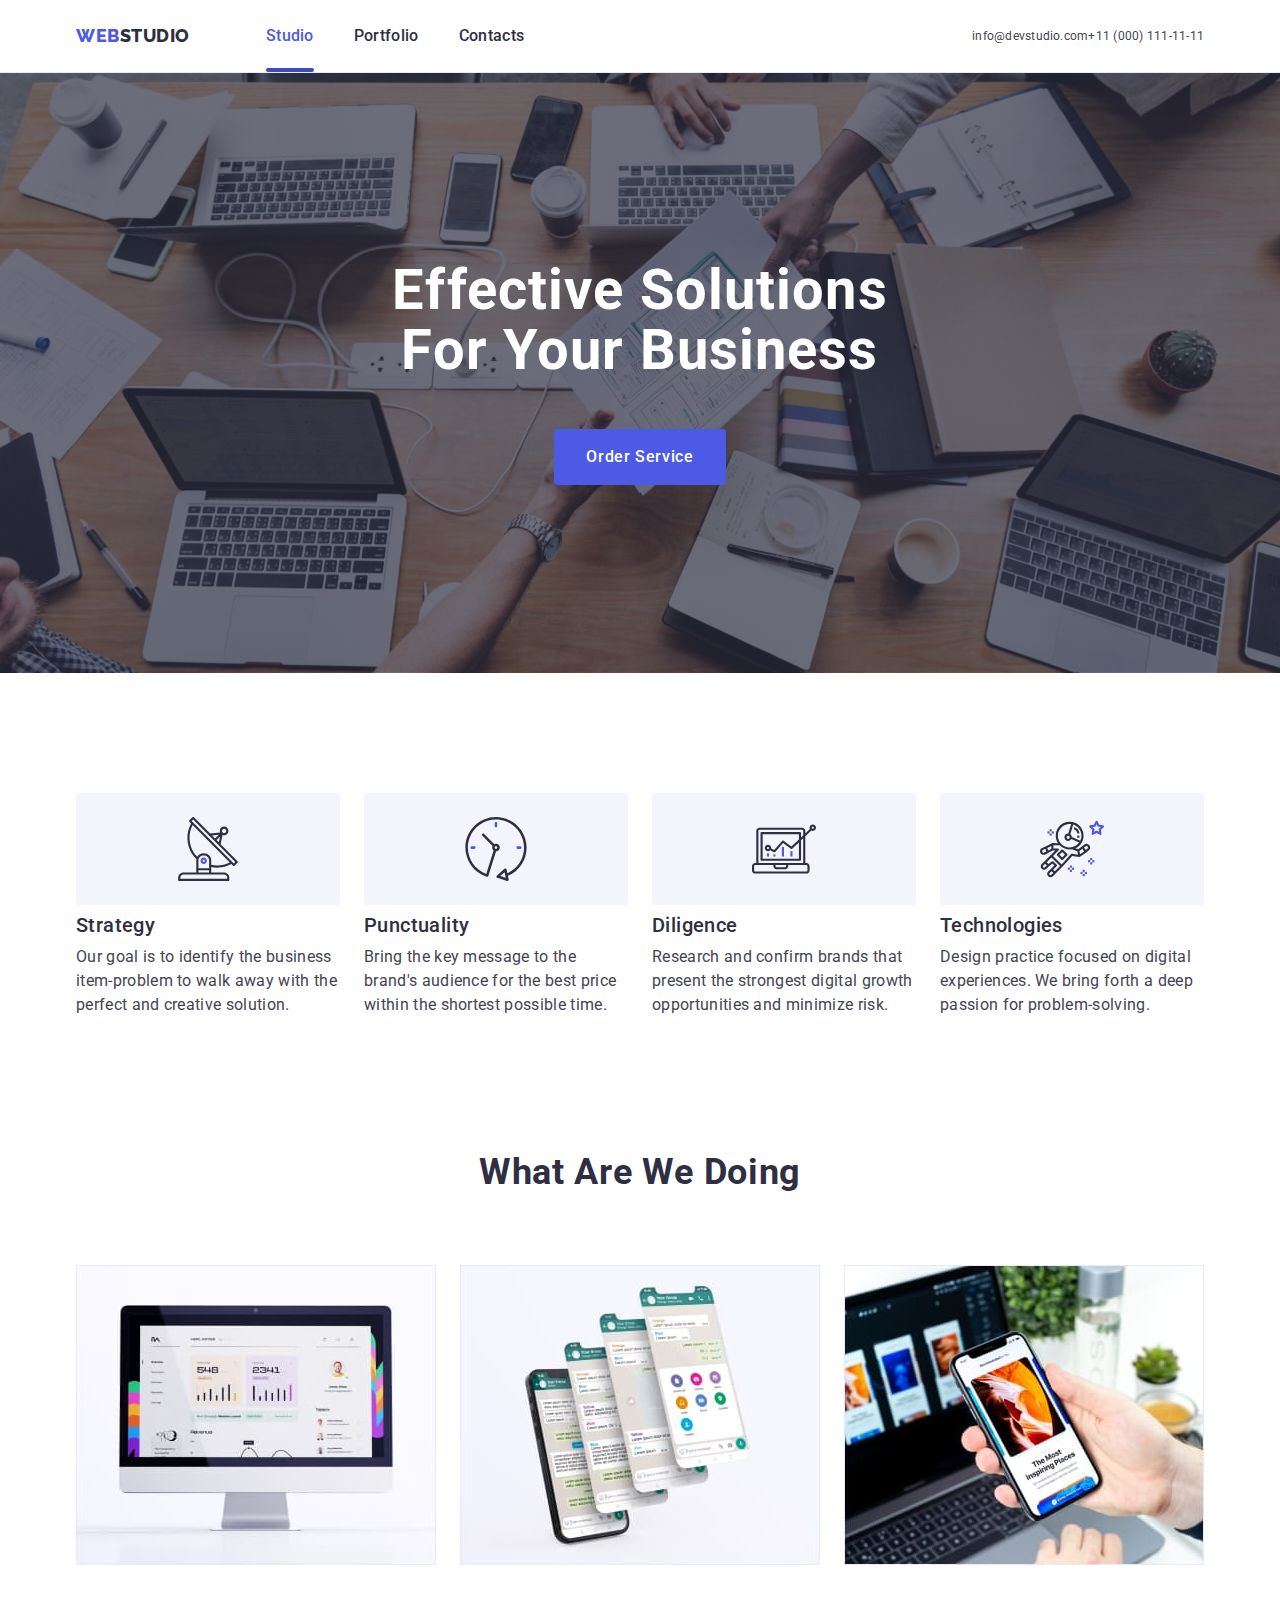
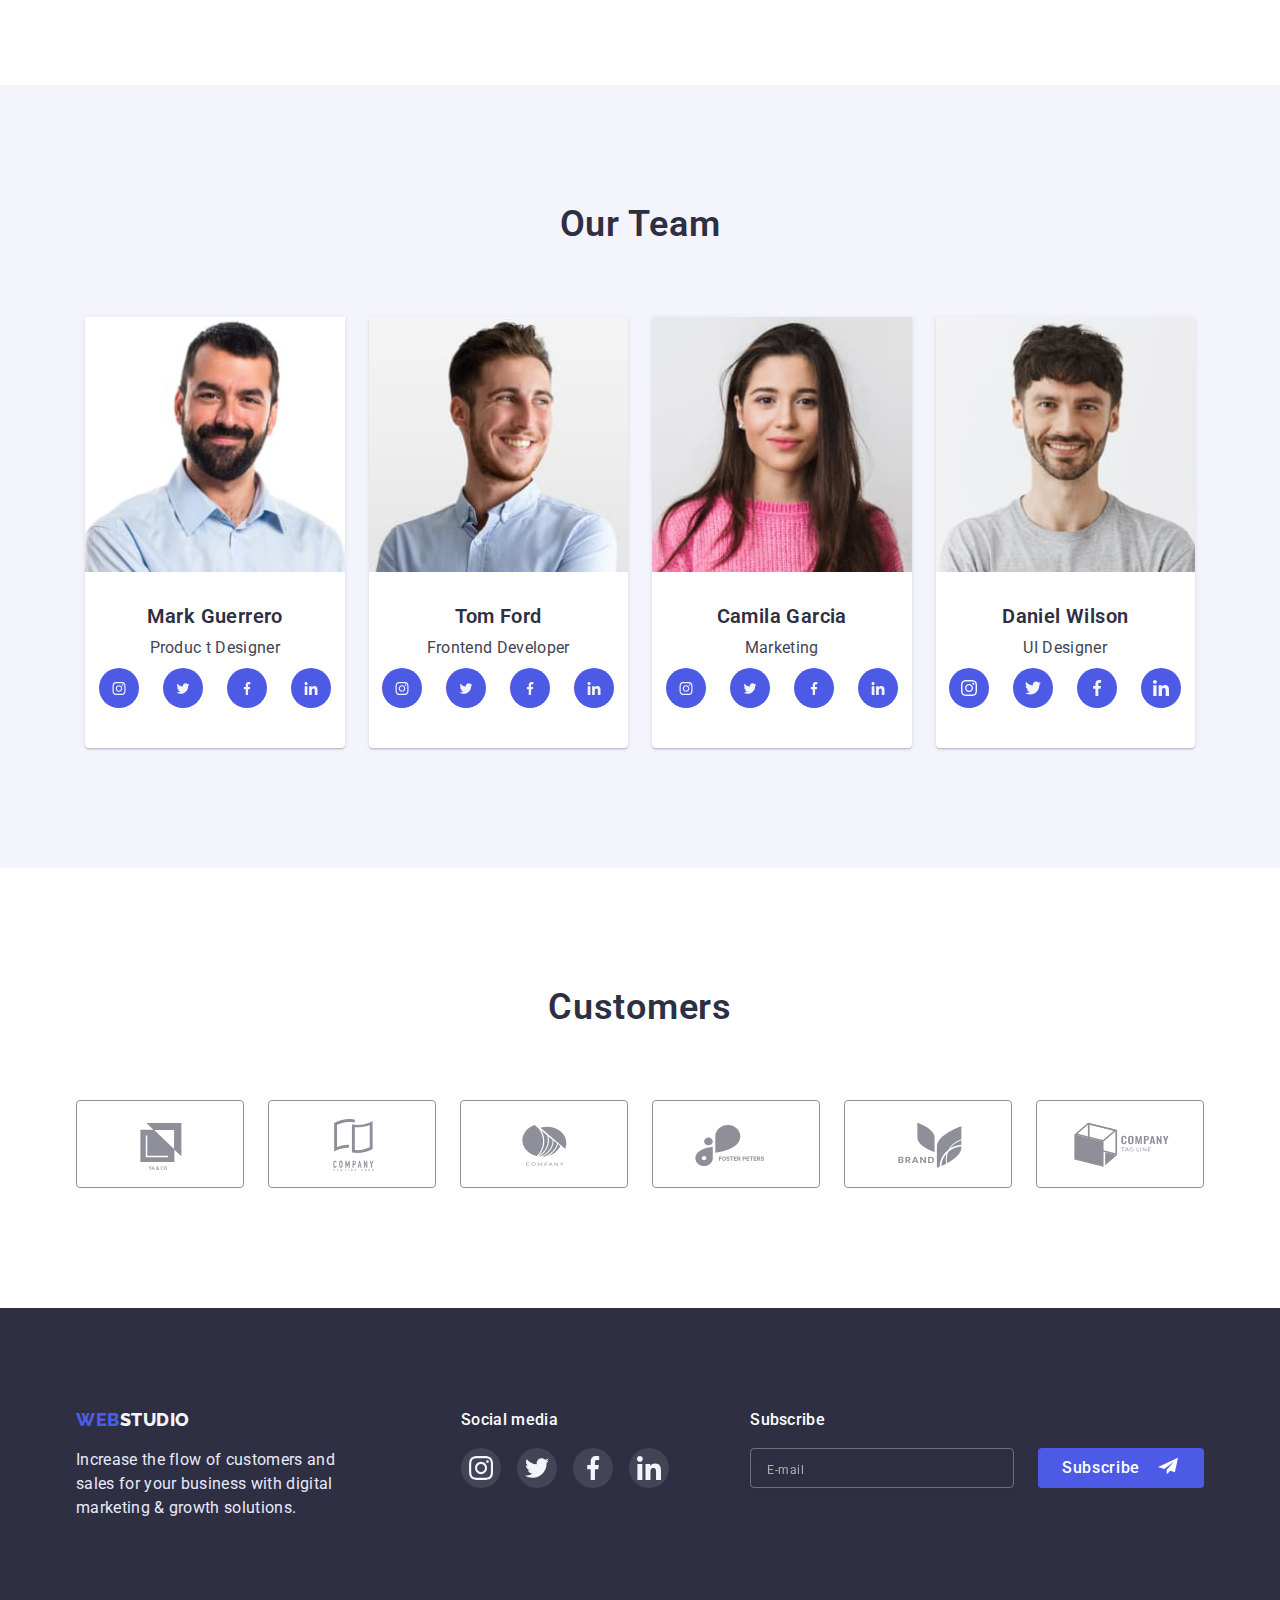
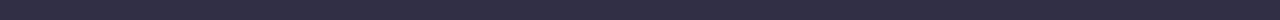
==== commit 1e4e78c3: "++++=" ====
--- a/index.html
+++ b/index.html
@@ -20,15 +20,16 @@
 </head>
 <body>
     <header class="header">
-        <div class="container">
-            <a class="header-link link" href = ""> <span class="span">WEB</span>STUDIO</a>
+        <div class="container header-container">
+            <div class="cont-link"> 
+                <div class="head-link"> <a class="header-link link" href = ""> <span class="span">WEB</span>STUDIO</a></div>
         <nav class="header-nav">
             <ul class="header-nav-list">
                 <li class="header-nav-item"><a class="header-nav-item-link link current frs" href = "./index.html">Studio</a></li>
                 <li class="header-nav-item"><a class="header-nav-item-link link " href = "./portfolio.html">Portfolio</a></li>
                 <li class="header-nav-item"><a class="header-nav-item-link link" href = "">Contacts</a></li>
              </ul>
-        </nav> 
+        </nav> </div>
         <nav class="nav-adr-tel">
             <a class="header-adress link " href="" target="_blank" rel = "noopener noreferrer nofollow" class="header-">info@devstudio.com</a>    
         <a class="header-tel link" href="tel:+110001111111" class="header-">+11 (000) 111-11-11</a>
@@ -39,50 +40,53 @@
             </svg>
         </button>
         </div>
-        <div class="mob-menu is-hidden"data-menu> <div class="container">
+        <div class="mob-menu is-hidden"data-menu>
+            <div class="modal-con">
+                <div class="conteiner-i">
             <button type="button" class="menu-close" data-menu-close>
                 <svg class="menu-close-icon" width="8" height="8">
                     <use href="./images/icon.svg#icon-close-black"></use>
                 </svg>
             </button>
-            <nav class="nav">
+                <nav class="nav">
                 <ul class="menu-nav-list">
                     <li class="menu-nav-item"><a class="menu-nav-item-link link current " href = "./index.html">Studio</a></li>
                     <li class="menu-nav-item"><a class="menu-nav-item-link link " href = "./portfolio.html">Portfolio</a></li>
-                    <li class="menu-nav-item"><a class="menu-nav-item-link link frs" href = "">Contacts</a></li>
+                    <li class="menu-nav-item"><a class="menu-nav-item-link link new-frs" href = "">Contacts</a></li>
                  </ul>
-            </nav> 
-            <a class="menu-tel link" href="tel:+110001111111" class="header-">+11 (000) 111-11-11</a>
-            <a class="menu-adress link " href="" target="_blank" rel = "noopener noreferrer nofollow" class="header-">info@devstudio.com</a>    
-            
-
+            </nav> </div>
+            <div class="menu-contact"> 
+                <ul>
+                    <li class="con-tel"><a class="menu-tel link" href="tel:+110001111111" class="header-">+11 (000) 111-11-11</a></li>
+                <li><a class="menu-adress link " href="" target="_blank" rel = "noopener noreferrer nofollow" class="header-">info@devstudio.com</a></li> 
+                </ul>
             <ul class="menu-icon-list">
                 <li class="menu-icon-item">
-                    <a href="" class="team-icon-link">
-                        <svg class="menu-icon" width="24" height="24">
+                    <a href="" class="menu-icon-link">
+                        <svg class="menu-icon-i" width="24" height="24">
                             <use href="./images/icon.svg#icon-instagram"></use>
                         </svg>
                     </a></li>
                 <li class="menu-icon-item">
-                    <a href="" class="team-icon-link">
-                        <svg class="menu-icon" width="24" height="24">
+                    <a href="" class="menu-icon-link">
+                        <svg class="menu-icon-i" width="24" height="24">
                             <use href="./images/icon.svg#icon-twitter"></use>
                         </svg>
                     </a></li>
                 <li class="menu-icon-item">
-                    <a href="" class="team-icon-link" >
-                        <svg class="menu-icon" width="24" height="24">
+                    <a href="" class="menu-icon-link" >
+                        <svg class="menu-icon-i" width="24" height="24">
                             <use href="./images/icon.svg#icon-facebook"></use>
                         </svg>
                     </a></li>
                 <li class="menu-icon-item">
-                    <a href="" class="team-icon-link">
-                        <svg class="team-icon" width="24" height="24">
+                    <a href="" class="menu-icon-link">
+                        <svg class="menu-icon-i" width="24" height="24">
                             <use href="./images/icon.svg#icon-linkedin-1"></use>
                         </svg>
                     </a></li>
-            </ul>
-        </div></div>
+            </ul></div>
+        </div></div></div> 
     </header>
 
     <main >
--- a/css/style.css
+++ b/css/style.css
@@ -49,22 +49,25 @@
         padding-bottom: 24px;
         border-bottom: 1px solid #E7E9FC;
     }
-    
-    .header > .container{
+    .header > .container {
         display: flex;
         align-items: center;
     }
+    .head-link{display: flex;
+        align-items: center;
+        margin-right: auto;}
+
     .header-link {font-family: 'Raleway';
-        font-weight: 800;
+        font-weight:800;
         font-size: 18px;
-        line-height: 1.33;
-        display: flex;
-        align-items: center;
-        letter-spacing: 0.03em;
+    line-height: 1.33;
+    display: flex;
+    align-items: center;
+    letter-spacing: 0.03em;
         text-transform: uppercase;
-        position: absolute;
-    left:16px;
-    color: #2E2F42;}
+        
+        color: #2E2F42;
+        margin-right: 76px;}
 
 
     .link {text-decoration: none;
@@ -72,8 +75,11 @@
     
     .span{color:var(--span-color);}
 
+
+    .cont-link{display: flex;
+        align-items: center;
+        margin-right: auto;}
     .header-nav {
-        /* margin-right: auto; */
         display: flex;
         align-items: center;
     }
@@ -81,7 +87,6 @@
     display: none;
     gap: 40px;
 }
-
 
 
     .header-nav-item-link:focus, .header-nav-item-link:hover {
@@ -113,7 +118,6 @@
         line-height: 1.5;
         letter-spacing: 0.02em;
         color: var(--header-ad);
-        margin-right: 40px;
         transition: color var(--focus-transition);}
 
     .header-adress:hover, .header-adress:focus{  
@@ -143,40 +147,26 @@
 padding: 0;
 background-color: transparent;
 border: none;
-position: absolute;
-right: 16px;
-top: 16px;
+
 }
 .menu-icon{stroke: #000;}
 
-.modal {position: absolute;
-    width: 392px;
-    min-height: 576px;
-    top: 50%;
-    left: 50%;    
-    transform: translate(-50%,-50%);
-    background: #FCFCFC;
-    box-shadow: 0px 1px 1px rgba(0, 0, 0, 0.14), 0px 1px 3px rgba(0, 0, 0, 0.12), 0px 2px 1px rgba(0, 0, 0, 0.2);
-    border-radius: 4px;
-    transform: translate(-50%, -50%) scale(1);
-    transition: transform 250ms cubic-bezier(0.4, 0, 0.2, 1);
-
-    padding: 72px 24px 24px 24px;
+.modal {position: fixed;
+    top: 0;
+    width: 100vw;
+    height: 100vh;
+    background-color: #FFFFFF;
+    padding: 40px;
     
 }
 
 .mob-menu{
     position: fixed;
+    top: 0;
     width: 100vw;
     height: 100vh;
-    left: 0px;
-    top: 0px;
-    z-index: 1;
-    padding-top: 80px;
-    padding-bottom: 40px;
-    padding-left: 40px;
-    
-    background: #FFFFFF;
+    background-color: #FFFFFF;
+    padding: 40px;
     box-shadow: 0px 2px 1px rgba(46, 47, 66, 0.08), 
     0px 1px 1px rgba(46, 47, 66, 0.16), 
     0px 1px 6px rgba(46, 47, 66, 0.08);}
@@ -185,15 +175,13 @@
     width: 24px;
     height: 24px;
     border-radius: 50%;
+    background-color: #E7E9FC;
+    border: 1px solid rgba(0, 0, 0, 0.1);
     display: flex;
     align-items: center;
     justify-content: center;
-    cursor: pointer;
-    position: absolute;
-    right: 40px;
-    top: 40px;
-    border: 1px solid rgba(0, 0, 0, 0.1);
-    padding: 0;
+    margin-bottom: 16px;
+    margin-left: auto;
     transition: border var(--focus-transition) ;
 
 }
@@ -208,10 +196,19 @@
 .menu-close-icon {
     transition:fill var(--focus-transition);
 }
+
+.modal-con{    margin: 0;
+    max-width: 428px;}
 .nav{}
+
+.mob-menu>.modal-con{display: flex;
+    flex-direction: column;
+    justify-content: space-between;
+    height: 100%;
+    overflow: auto;}
+
 .menu-nav-list{list-style: none;
-margin-top: 24px;
-margin-bottom: 284px; }
+margin-top: 24px;}
 .menu-nav-item:not(:last-child) {
     margin-bottom: 40px;
 }
@@ -224,55 +221,57 @@
 letter-spacing: 0.02em;
 text-transform: capitalize;
 color: #2E2F42;
-
-
-}
-
+}
+
+.new-frs{color:#404BBF;}
+
+.menu-contact{}
 .menu-adress {font-weight: 500;
     font-size: 20px;
     line-height: 1.2;
     letter-spacing: 0.02em;
     color: #434455;
-    display: flex;
-    margin-bottom: 48px;
 }
 .menu-tel {
     font-weight: 600;
-    font-size: 36px;
+    font-size: 25px;
     line-height: 1.11;
     text-transform: capitalize;
     color: #4D5AE5;
-    display: flex;
     margin-bottom: 40px;
 }
 
+@media screen and (min-width: 428px){
+.menu-tel {
+    font-size: 36px;
+}}
+
+.con-tel{margin-bottom: 40px;}
+
 .menu-icon-list{list-style: none;
     display: flex;
-    justify-content: start;
-    gap:56px;
-margin-top: 48px;}
+    justify-content: space-between;
+    margin-top: 48px;
+    margin-left: 15px;
+    margin-right: 15px;
+align-items: center;}
+
 .menu-icon-item{width: 40px;
 height: 40px;}
 
-
-
-/* MAX Width 438 ----- 320 */
-@media screen and (max-width:479px){
-    .modal{width: 320px;
-        }
-    .menu-tel{font-size: 24px;
-        line-height: 1.2;
-        letter-spacing: 0.02em;
-    margin-bottom:30px;}
-    .frs{color:#4D5AE5;
-        }
-    .menu-icon-list{gap:40px;}
-        .menu-icon-item{width: 40px;
-            height: 40px;}
-        .menu-icon{width: 25px;
-        height: 25px;}
-    .mob-menu{padding-left: 20px;}
-}
+.menu-icon-link{
+    display: flex;
+    align-items: center;
+    justify-content: center;
+    width: 100%;
+    height: 100%;
+    background-color: #4D5AE5;
+    border-radius: 50%;
+    transition-property: background-color;
+    transition: background-color var(--focus-transition)}
+
+
+
   
 /* ===================HERO====================== */
 
@@ -308,11 +307,12 @@
         color: var(--white-color);
     margin: 0 auto 48px;
     margin-bottom: 72px;
+    max-width: 320px;
 
 }
     
     .hero-button {font-family: inherit;
-        font-weight: 500;
+    font-weight: 500;
         margin-left: auto;
   margin-right: auto;
         font-size: 16px;
@@ -321,15 +321,15 @@
         letter-spacing: 0.04em;
         cursor: pointer;
         color: var(--white-color);
-        background: var(--span-color);
-        border-color: var(--span-color);
+        background-color: var(--span-color);
+        border: 1px transparent;
         padding: 16px 32px;
         min-width: 169px ;
-
-     display: block;
+     display: flex;
      margin: 0 auto;
      border-radius: 4px;
-     transition: box-shadow var(--focus-transition);;
+     transition: box-shadow var(--focus-transition); 
+    
     }
 
 .hero-button:focus, .hero-button:hover{box-shadow: 0px 4px 4px rgba(0, 0, 0, 0.15); }
@@ -687,11 +687,13 @@
 }
 
 .modal {position: absolute;
-    width: 392px;
-    min-height: 576px;
     top: 50%;
     left: 50%;    
     transform: translate(-50%,-50%);
+    padding-top: 72px;
+    padding-bottom: 24px;
+    max-width: 392px;
+    width: 95%;
     background: #FCFCFC;
     box-shadow: 0px 1px 1px rgba(0, 0, 0, 0.14), 0px 1px 3px rgba(0, 0, 0, 0.12), 0px 2px 1px rgba(0, 0, 0, 0.2);
     border-radius: 4px;
@@ -895,7 +897,7 @@
     cursor: pointer;
     color: var(--white-color);
     background: var(--span-color);
-    border-color: var(--span-color);
+    border:none;
 
  display: block;
  margin: 0 auto;
--- a/css/tablet.css
+++ b/css/tablet.css
@@ -3,31 +3,33 @@
     }
 
 /* HEADER */
+.header{padding-bottom: 22px;}
 .header-adress, .header-nav, .header-tel{display: flex;}
 .header-link {
 left: 16px;}
 
-.header > .container{
-    display: flex;
-    align-items: center;
-}
-.header-adress, .header-nav, .header-tel{display: flex;}
-.header-nav {
-    
-}
+
+.header-adress,.header-tel{font-size: 12px;
+    line-height: 1.5;
+    letter-spacing: 0.02em;
+    color: #434455;
+    transition-property: color;}
+
 .header-nav-list {list-style: none; 
     display: flex;
     align-items: center;
     gap: 40px;
-    margin-left: 200px;
     }
     
     .nav-adr-tel {
-        margin-left: 118px;
-    display: block;
-     gap: 40px;}
+    display: block;}
 
 .frs{color:#4D5AE5;}
+
+.header-nav-item-link.current::after{
+    top: 47px;
+    
+}
 
 
 /* MENU */
@@ -49,12 +51,18 @@
   }
 }
 
-   .hero-text {font-weight: 700;
-        font-size: 56px;
-        line-height: 1.07;
-        color: var(--white-color);
-    max-width : 496px;
+   .hero-text {
+    font-weight: 700;
+    font-size: 56px;
+    line-height: 1.07;
+    text-align: center;
+    letter-spacing: 0.02em;
+    text-transform: capitalize;
+    color: #FFFFFF;
+    margin: 0 auto;
     margin-bottom: 40px;
+    max-height: 120px;
+    min-width: 496px;
 }
 
  
@@ -82,11 +90,12 @@
   }
 
 .section-item-parag{ 
+font-weight: 500;
+color: #434455;
     font-size: 16px;
     line-height: 1.5;
     letter-spacing: 0.02em;
-    font-weight: 600;
-color: #434455;
+ 
     margin-bottom: 0;}
 
 .section-icon-link{} 
--- a/css/desktop.css
+++ b/css/desktop.css
@@ -9,11 +9,19 @@
         padding-bottom: 24px;
         border-bottom: 1px solid #E7E9FC;
     }
-    .header-link {
-    margin-right: 76px;
-    padding-top: 24px;
-    padding-bottom: 24px;}
-
+    .header-link {}
+   
+    .header-nav-item-link.current::after{
+        content: '';
+        position: absolute;
+        width: 100%;
+        height: 4px;
+        left: 0;
+        background: var(--cur-color);
+        border-radius: 2px;
+        top: 42px;
+        
+    }
 
     
     .span{color:var(--span-color);}
@@ -27,12 +35,7 @@
     gap: 40px;
 }
 
-.header > .container{
-    /* display: flex;
-    align-items: center; */
-}
 
-/* .frs{color:#4D5AE5;} */
 
     .header-nav-item-link:focus, .header-nav-item-link:hover {
         color:var(--span-color); }
@@ -88,6 +91,7 @@
         line-height: 1.07;
         color: var(--white-color);
     max-width : 500px;
+    margin-bottom: 48px;
 }
 
 /* SECTION */
@@ -154,6 +158,7 @@
         padding-bottom: 100px;
         display: flex;
     flex-wrap: wrap;}
+    
 
 .footer-i{margin-left: 120px;
     margin-top: 0;
@@ -161,6 +166,7 @@
 
 .footer-right{
         margin-right: 0;
+        margin-bottom: 0;
     }
 
 /* .footer-right{width: 264px;} */
